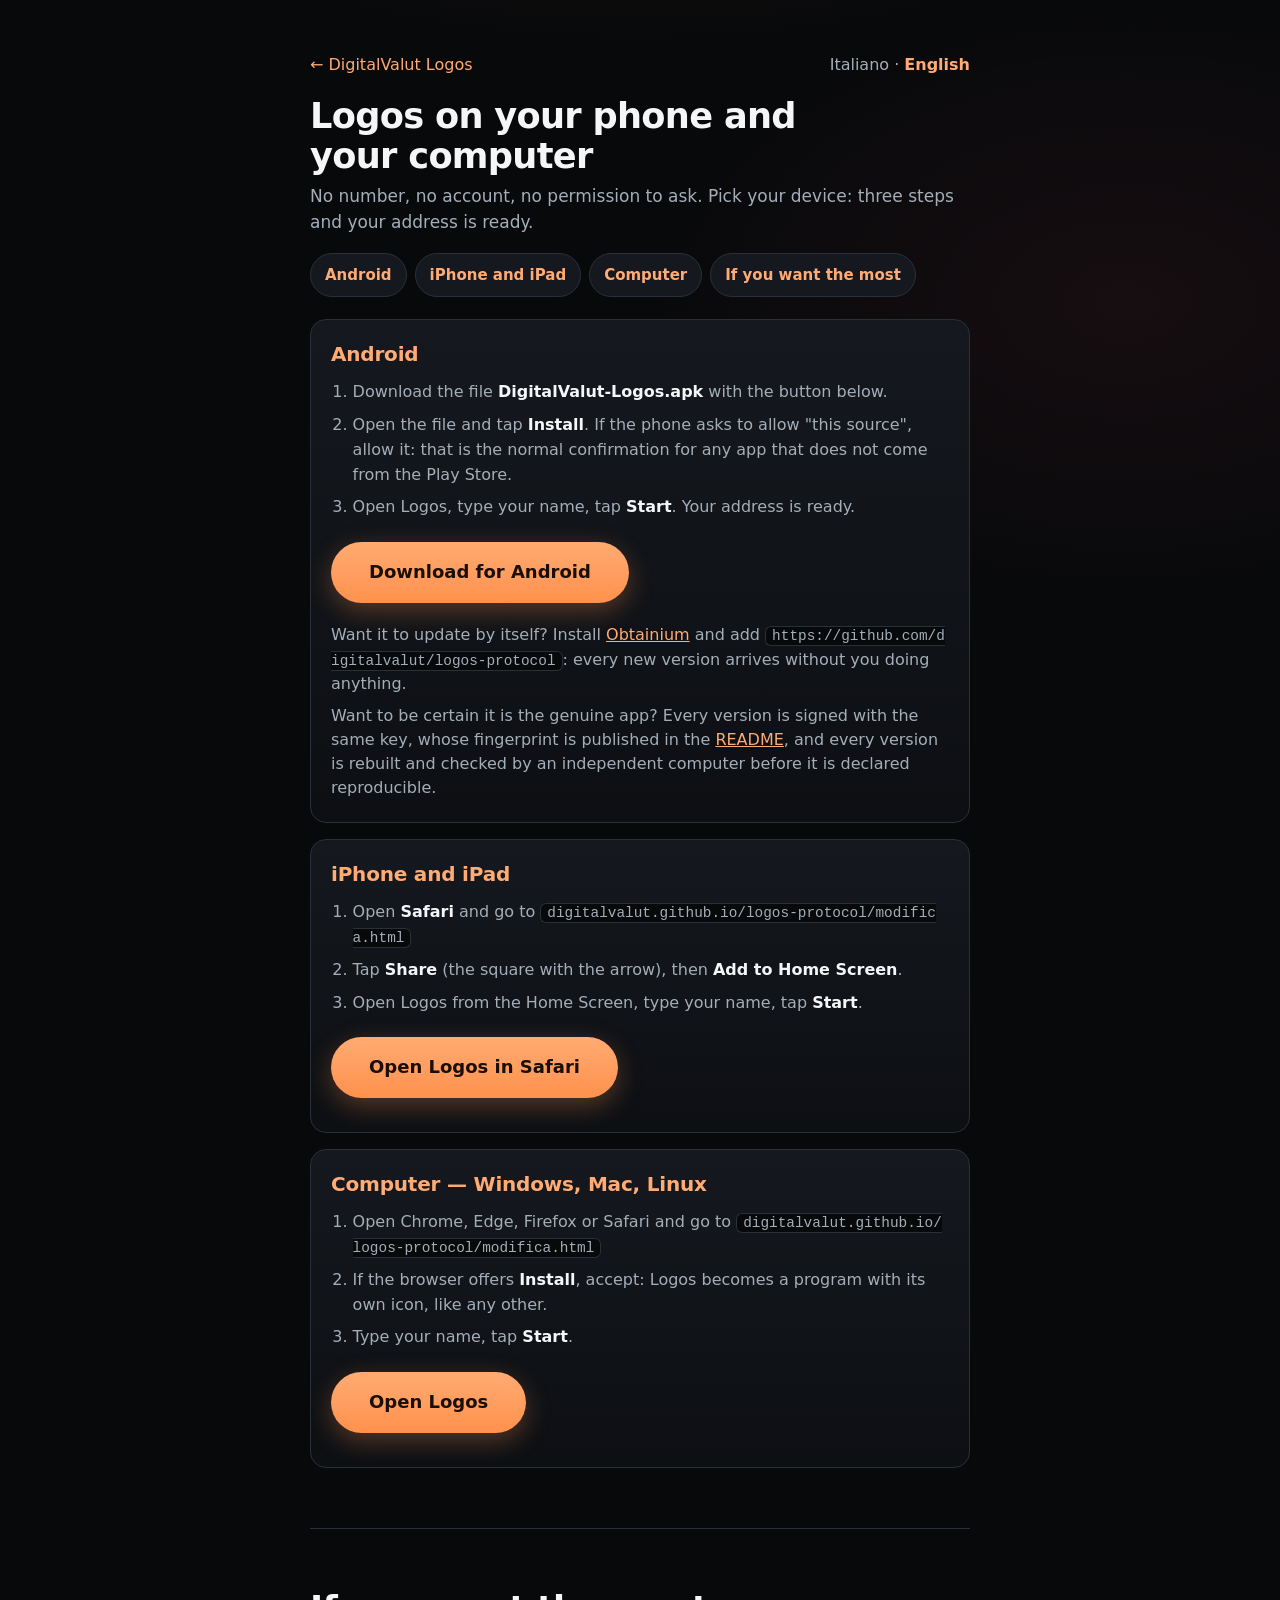
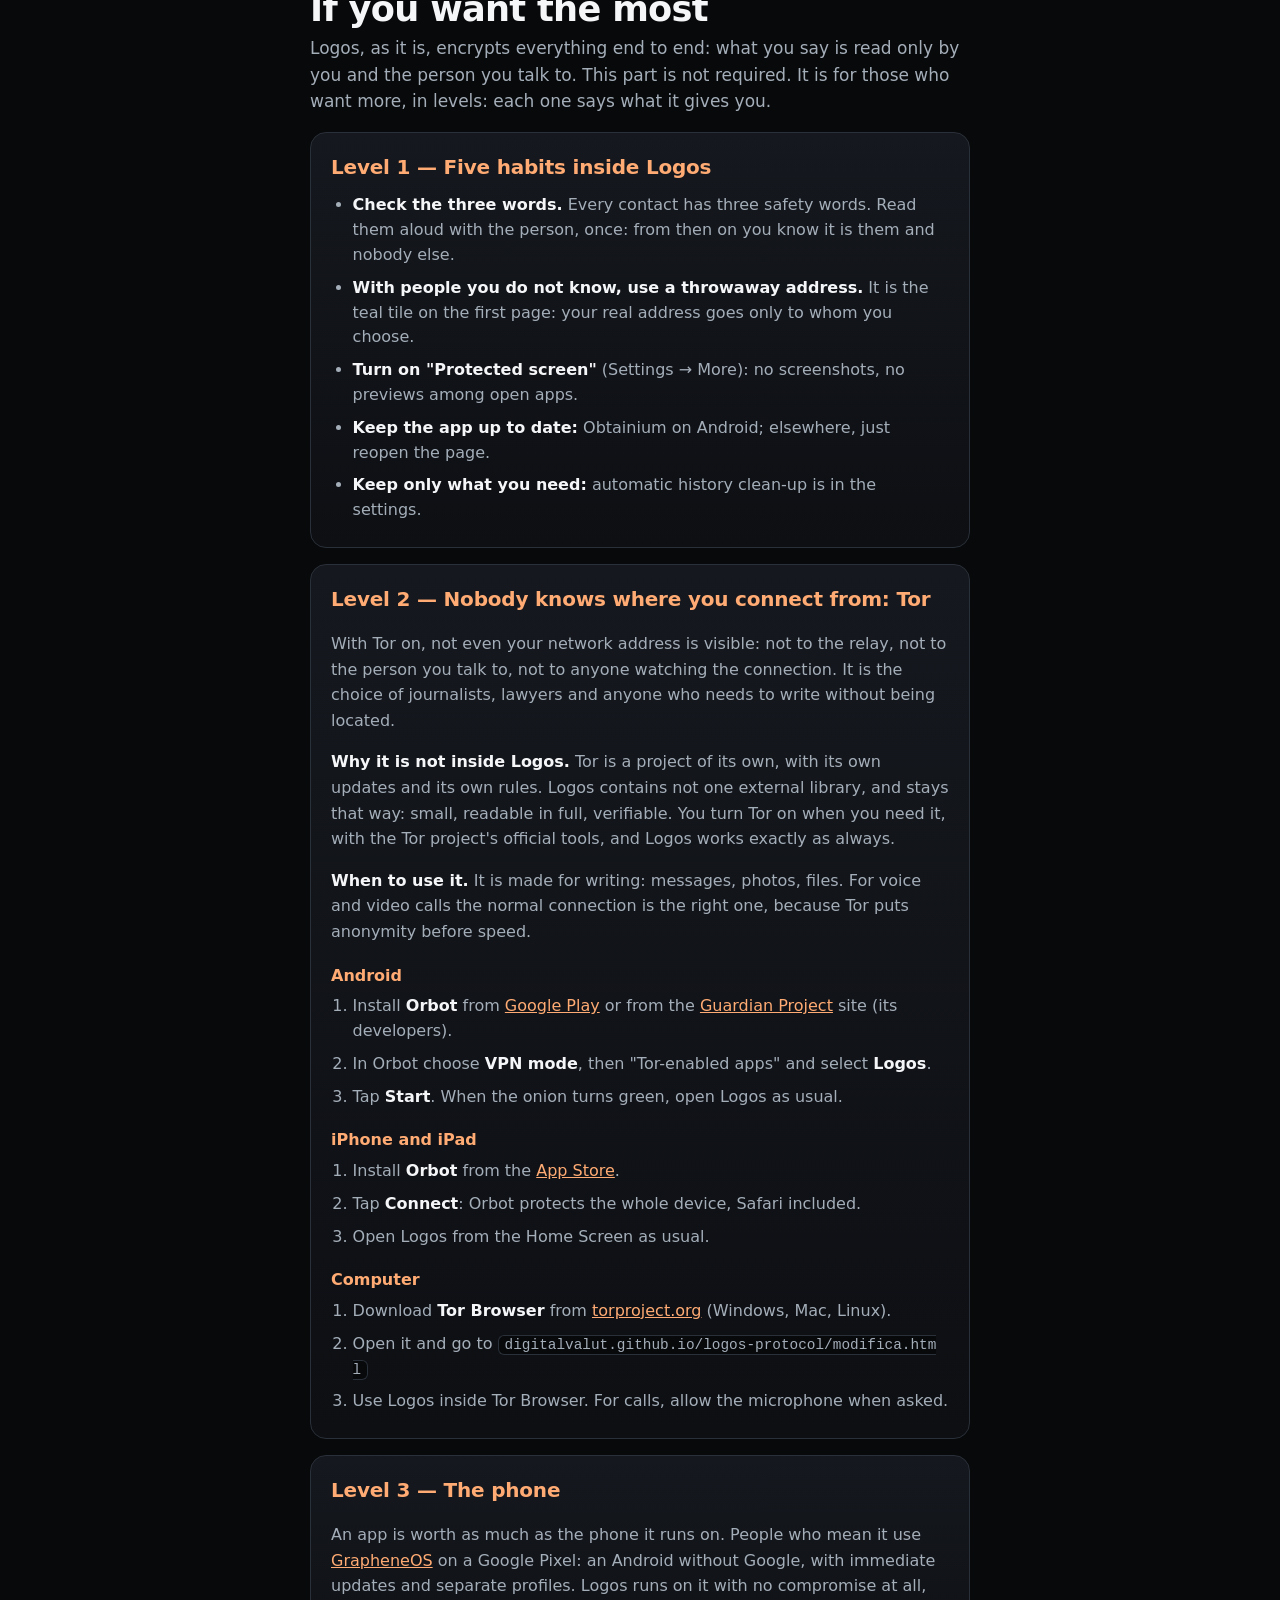
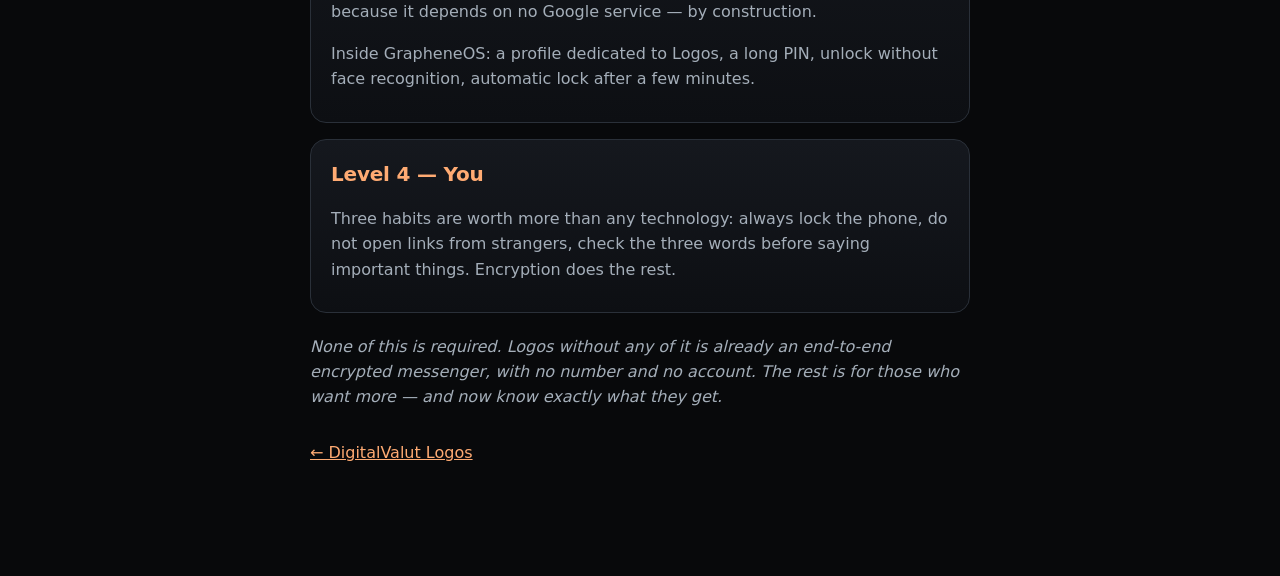
==== installa.html @ 541e0056 "installa.html: Logos su Android, iPhone e computer in tre passi, e «Se vuoi il massimo» a quattro li" ====
<!DOCTYPE html>
<html lang="it">
<!--
  Copyright 2026 Associazione di Promozione Sociale DigitalValut (ETS)

  Licensed under the Apache License, Version 2.0 (the "License");
  you may not use this file except in compliance with the License.
  You may obtain a copy of the License at

      http://www.apache.org/licenses/LICENSE-2.0

  Unless required by applicable law or agreed to in writing, software
  distributed under the License is distributed on an "AS IS" BASIS,
  WITHOUT WARRANTIES OR CONDITIONS OF ANY KIND, either express or implied.
  See the License for the specific language governing permissions and
  limitations under the License.
-->
<head>
<meta charset="utf-8">
<meta name="viewport" content="width=device-width, initial-scale=1">
<title>Installa Logos — DigitalValut Logos</title>
<meta name="description" content="Logos su Android, iPhone e computer in tre passi. E, per chi vuole il massimo, la scala completa: dalle tre parole di sicurezza a Tor e GrapheneOS.">

<!-- Stessa disciplina delle altre pagine: niente caricato da fuori. I link
     verso Orbot, Tor Browser e GrapheneOS sono link, non script. -->
<meta http-equiv="Content-Security-Policy" content="
  default-src 'self';
  script-src 'self';
  style-src 'self';
  img-src 'self' data:;
  connect-src 'none';
  form-action 'none';
  base-uri 'none'">

<link rel="icon" href="modifica-icon-192.png">
<link rel="stylesheet" href="index.css">
<link rel="stylesheet" href="installa.css">
</head>
<body>
<main class="legal installa">

<p class="inst-top"><a href="index.html" data-i18n="top.back">← DigitalValut Logos</a> <span class="inst-lang"><a href="#" id="langIt">Italiano</a> · <a href="#" id="langEn">English</a></span></p>

<h1 data-i18n="h.title">Logos sul tuo telefono e sul tuo computer</h1>
<p class="lead" data-i18n="h.lead">Nessun numero, nessun account, nessun permesso da chiedere. Scegli il tuo dispositivo: tre passi e hai il tuo indirizzo.</p>

<nav class="inst-nav" aria-label="Sezioni">
  <a href="#android" data-i18n="nav.android">Android</a>
  <a href="#ios" data-i18n="nav.ios">iPhone e iPad</a>
  <a href="#pc" data-i18n="nav.pc">Computer</a>
  <a href="#massimo" data-i18n="nav.max">Se vuoi il massimo</a>
</nav>

<section id="android" class="inst-card">
  <h2 data-i18n="and.t">Android</h2>
  <ol>
    <li data-i18n="and.1">Scarica il file <strong>DigitalValut-Logos.apk</strong> con il pulsante qui sotto.</li>
    <li data-i18n="and.2">Apri il file e tocca <strong>Installa</strong>. Se il telefono chiede il permesso per «questa fonte», concedilo: è la conferma normale per ogni app che non passa dal Play Store.</li>
    <li data-i18n="and.3">Apri Logos, scrivi il tuo nome, tocca <strong>Inizia</strong>. Il tuo indirizzo è pronto.</li>
  </ol>
  <p><a class="cta" href="https://github.com/digitalvalut/logos-protocol/releases/latest/download/DigitalValut-Logos.apk" data-i18n="and.cta">Scarica per Android</a></p>
  <p class="inst-note" data-i18n="and.obt">Vuoi che si aggiorni da solo? Installa <a href="https://github.com/ImranR98/Obtainium">Obtainium</a> e aggiungi l'indirizzo <code>https://github.com/digitalvalut/logos-protocol</code>: ogni versione nuova arriva senza fare niente.</p>
  <p class="inst-note" data-i18n="and.sig">Vuoi la certezza che sia l'app originale? Ogni versione è firmata con la stessa chiave, la cui impronta è pubblicata nel <a href="https://github.com/digitalvalut/logos-protocol#android-as-a-signed-apk">README</a>, e ogni versione viene ricostruita e verificata da un computer indipendente prima di essere dichiarata riproducibile.</p>
</section>

<section id="ios" class="inst-card">
  <h2 data-i18n="ios.t">iPhone e iPad</h2>
  <ol>
    <li data-i18n="ios.1">Apri <strong>Safari</strong> e vai su <code>digitalvalut.github.io/logos-protocol/modifica.html</code></li>
    <li data-i18n="ios.2">Tocca <strong>Condividi</strong> (il quadrato con la freccia in alto), poi <strong>Aggiungi a Home</strong>.</li>
    <li data-i18n="ios.3">Apri Logos dalla schermata Home, scrivi il tuo nome, tocca <strong>Inizia</strong>.</li>
  </ol>
  <p><a class="cta" href="modifica.html" data-i18n="ios.cta">Apri Logos in Safari</a></p>
</section>

<section id="pc" class="inst-card">
  <h2 data-i18n="pc.t">Computer — Windows, Mac, Linux</h2>
  <ol>
    <li data-i18n="pc.1">Apri Chrome, Edge, Firefox o Safari e vai su <code>digitalvalut.github.io/logos-protocol/modifica.html</code></li>
    <li data-i18n="pc.2">Se il browser propone <strong>Installa</strong>, accetta: Logos diventa un programma con la sua icona, come gli altri.</li>
    <li data-i18n="pc.3">Scrivi il tuo nome, tocca <strong>Inizia</strong>.</li>
  </ol>
  <p><a class="cta" href="modifica.html" data-i18n="pc.cta">Apri Logos</a></p>
</section>

<hr class="inst-sep">

<h1 id="massimo" data-i18n="max.title">Se vuoi il massimo</h1>
<p class="lead" data-i18n="max.lead">Logos, così com'è, cifra tutto da capo a capo: quello che dici lo leggete solo tu e la persona con cui parli. Questa parte non è obbligatoria. È per chi vuole di più, a livelli: ognuno dice cosa ti dà.</p>

<section class="inst-card">
  <h2 data-i18n="l1.t">Livello 1 — Cinque gesti dentro Logos</h2>
  <ul>
    <li data-i18n="l1.a"><strong>Verifica le tre parole.</strong> Ogni contatto ha tre parole di sicurezza. Leggile a voce con la persona, una volta sola: da quel momento sai che è lei e nessun altro.</li>
    <li data-i18n="l1.b"><strong>Con chi non conosci, usa un indirizzo usa e getta.</strong> È il riquadro verde acqua nella prima pagina: il tuo indirizzo vero lo dai solo a chi scegli tu.</li>
    <li data-i18n="l1.c"><strong>Accendi «Schermo protetto»</strong> (Impostazioni → Altro): niente screenshot, niente anteprime tra le app aperte.</li>
    <li data-i18n="l1.d"><strong>Tieni l'app aggiornata:</strong> Obtainium su Android; altrove basta riaprire la pagina.</li>
    <li data-i18n="l1.e"><strong>Conserva solo quello che ti serve:</strong> la pulizia automatica della cronologia è nelle impostazioni.</li>
  </ul>
</section>

<section class="inst-card">
  <h2 data-i18n="l2.t">Livello 2 — Nessuno sa da dove ti colleghi: Tor</h2>
  <p data-i18n="l2.p1">Con Tor acceso, nemmeno il tuo indirizzo di rete è visibile: né al relay, né alla persona con cui parli, né a chi osserva la connessione. È la scelta di giornalisti, avvocati e di chi ha bisogno di scrivere senza essere localizzato.</p>
  <p data-i18n="l2.p2"><strong>Perché non è dentro Logos.</strong> Tor è un progetto a sé, con i suoi aggiornamenti e le sue regole. Logos non contiene una sola libreria esterna, e resta così: piccolo, leggibile per intero, verificabile. Tor lo accendi tu quando ti serve, con gli strumenti ufficiali del progetto Tor, e Logos funziona esattamente come sempre.</p>
  <p data-i18n="l2.p3"><strong>Quando usarlo.</strong> È pensato per scrivere: messaggi, foto, file. Per le chiamate vocali e video la connessione normale è quella giusta, perché Tor privilegia l'anonimato sulla velocità.</p>

  <h3 data-i18n="l2.and">Android</h3>
  <ol>
    <li data-i18n="l2.and1">Installa <strong>Orbot</strong> dal <a href="https://play.google.com/store/apps/details?id=org.torproject.android">Google Play</a> o dal sito del <a href="https://guardianproject.info/apps/org.torproject.android/">Guardian Project</a> (che lo sviluppa).</li>
    <li data-i18n="l2.and2">In Orbot scegli <strong>Modalità VPN</strong>, poi «App che usano Tor» e seleziona <strong>Logos</strong>.</li>
    <li data-i18n="l2.and3">Tocca <strong>Avvia</strong>. Quando la cipolla diventa verde, apri Logos come sempre.</li>
  </ol>

  <h3 data-i18n="l2.ios">iPhone e iPad</h3>
  <ol>
    <li data-i18n="l2.ios1">Installa <strong>Orbot</strong> dall'<a href="https://apps.apple.com/app/orbot/id1609461599">App Store</a>.</li>
    <li data-i18n="l2.ios2">Tocca <strong>Connetti</strong>: Orbot protegge tutto il dispositivo, Safari compreso.</li>
    <li data-i18n="l2.ios3">Apri Logos dalla schermata Home come sempre.</li>
  </ol>

  <h3 data-i18n="l2.pc">Computer</h3>
  <ol>
    <li data-i18n="l2.pc1">Scarica <strong>Tor Browser</strong> da <a href="https://www.torproject.org/download/">torproject.org</a> (Windows, Mac, Linux).</li>
    <li data-i18n="l2.pc2">Aprilo e vai su <code>digitalvalut.github.io/logos-protocol/modifica.html</code></li>
    <li data-i18n="l2.pc3">Usa Logos dentro Tor Browser. Per le chiamate, quando lo chiede, consenti il microfono.</li>
  </ol>
</section>

<section class="inst-card">
  <h2 data-i18n="l3.t">Livello 3 — Il telefono</h2>
  <p data-i18n="l3.p1">Un'app vale quanto il telefono su cui gira. Chi fa sul serio usa <a href="https://grapheneos.org/">GrapheneOS</a> su un Google Pixel: un Android senza Google, con aggiornamenti immediati e profili separati. Logos ci gira senza alcun compromesso, perché non dipende da nessun servizio Google — per costruzione.</p>
  <p data-i18n="l3.p2">Dentro GrapheneOS: un profilo dedicato a Logos, un PIN lungo, sblocco senza riconoscimento del volto, blocco automatico dopo pochi minuti.</p>
</section>

<section class="inst-card">
  <h2 data-i18n="l4.t">Livello 4 — Tu</h2>
  <p data-i18n="l4.p1">Tre abitudini valgono più di qualunque tecnologia: blocca sempre il telefono, non aprire link da sconosciuti, verifica le tre parole prima di dire cose importanti. La cifratura fa il resto.</p>
</section>

<p class="inst-close" data-i18n="close">Nessuna di queste cose è obbligatoria. Logos senza tutto questo è già un messenger cifrato da capo a capo, senza numero e senza account. Il resto è per chi vuole di più — e ora sa esattamente cosa ottiene.</p>

<p class="legal-back"><a href="index.html" data-i18n="top.back">← DigitalValut Logos</a></p>
</main>
<script src="installa.js"></script>
</body>
</html>
---- index.css ----
/*
 * Copyright 2026 Associazione di Promozione Sociale DigitalValut (ETS)
 *
 * Licensed under the Apache License, Version 2.0 (the "License");
 * you may not use this file except in compliance with the License.
 * You may obtain a copy of the License at
 *
 *     http://www.apache.org/licenses/LICENSE-2.0
 *
 * Unless required by applicable law or agreed to in writing, software
 * distributed under the License is distributed on an "AS IS" BASIS,
 * WITHOUT WARRANTIES OR CONDITIONS OF ANY KIND, either express or implied.
 * See the License for the specific language governing permissions and
 * limitations under the License.
 */

/* The front door. Same colours, same shapes and the same restraint as the app
   behind it, so arriving here and then opening it feels like one thing rather
   than two. Deliberately short: a page that takes a minute to read is a page
   nobody sends to anybody. */

:root{
  --bg:#08090b; --bg2:#0d0f13; --panel:#15181e; --line:#2a3039;
  --ink:#f4f6f8; --dim:#a4aeb9; --faint:#6b747f;
  --accent:#ff914d; --accent2:#ffab73; --accent-ink:#1a0e05;
  --ok:#3ddc97;
  --sans:-apple-system,BlinkMacSystemFont,"Segoe UI",system-ui,Roboto,Helvetica,Arial,sans-serif;
  --r:18px;
  --shadow:0 10px 34px rgba(0,0,0,.40);
}
*{box-sizing:border-box}
html,body{margin:0;padding:0}
body{
  background:
    radial-gradient(1100px 560px at 50% -8%, rgba(255,145,77,.13), transparent 62%),
    radial-gradient(800px 500px at 88% 8%, rgba(255,95,109,.06), transparent 60%),
    var(--bg);
  color:var(--ink);font-family:var(--sans);line-height:1.6;
  -webkit-font-smoothing:antialiased;min-height:100vh;
}
main{max-width:940px;margin:0 auto;padding:0 20px}

/* ------------------------------------------------------------------ top -- */
.top{max-width:940px;margin:0 auto;padding:18px 20px;
  display:flex;align-items:center;gap:12px}
.brand{display:flex;align-items:center;gap:10px;font-weight:700;font-size:0.9375rem}
.brand img{border-radius:9px}
.top select{margin-inline-start:auto;background:var(--panel);color:var(--ink);
  border:1px solid var(--line);border-radius:10px;padding:7px 10px;font-size:0.875rem;
  font-family:inherit}

/* ----------------------------------------------------------------- hero -- */
.hero{text-align:center;padding:34px 0 12px}
.hero .mark{border-radius:26px;box-shadow:var(--shadow)}
h1{font-size:clamp(1.9rem, 6vw, 3rem);line-height:1.15;margin:22px auto 0;
  max-width:16em;letter-spacing:-0.02em}
.lede{color:var(--dim);font-size:clamp(1rem, 2.4vw, 1.1875rem);
  margin:16px auto 0;max-width:32em}
.under{color:var(--faint);font-size:0.875rem;margin:14px 0 0}
/* ⚠️ Il riquadro alto e i margini negativi non sono decorazione: un dito ha
   bisogno di 44px, e una riga di testo da 0.875rem ne e' alta meno di venti.
   Il margine negativo restituisce esattamente lo spazio che il riempimento
   ha preso, cosi' il bersaglio cresce e la pagina non si muove di un pixel. */
.undera{color:var(--accent2);display:inline-block;padding:13px 2px;margin:-13px 0}

.cta{display:inline-block;margin-top:26px;
  background:linear-gradient(180deg,var(--accent2),var(--accent));
  color:var(--accent-ink);text-decoration:none;font-weight:800;
  font-size:1.125rem;padding:16px 38px;border-radius:99px;
  box-shadow:0 8px 26px rgba(255,145,77,.30);
  transition:transform .12s ease, box-shadow .12s ease}
.cta:hover{transform:translateY(-1px);box-shadow:0 12px 30px rgba(255,145,77,.38)}
.cta:active{transform:translateY(0)}
/* «Scarica l'app per Android»: stesso bersaglio, meno peso. La versione nel
   browser non chiede niente e funziona subito, quindi resta lei quella piena;
   questa e' per chi vuole tenersela, e non deve mettersi in gara con la
   prima cosa da provare. Margine piu' stretto perche' segue una riga di
   testo, non un blocco. */
.cta.ghost{margin-top:14px;background:none;color:var(--accent2);
  border:1.5px solid rgba(255,145,77,.45);box-shadow:none;font-size:1rem;padding:13px 30px}
.cta.ghost:hover{border-color:var(--accent);box-shadow:none;background:rgba(255,145,77,.08)}

/* ---------------------------------------------------------------- cards -- */
.cards{display:grid;gap:16px;margin:46px 0 0}
@media(min-width:760px){ .cards{grid-template-columns:repeat(auto-fit,minmax(240px,1fr))} }
.card{background:linear-gradient(180deg,var(--panel),var(--bg2));
  border:1px solid var(--line);border-radius:var(--r);padding:22px;
  box-shadow:var(--shadow)}
.card h2{margin:0 0 8px;font-size:1.0625rem;line-height:1.35}
.card p{margin:0;color:var(--dim);font-size:0.9375rem}

/* ---------------------------------------------------------------- steps -- */
.sectitle{font-size:0.75rem;letter-spacing:.14em;color:var(--faint);
  text-transform:uppercase;font-weight:700;margin:0 0 14px}
.steps{margin:52px 0 0}
.steps ol{margin:0;padding:0;list-style:none;counter-reset:s;
  display:grid;gap:12px}
.steps li{counter-increment:s;position:relative;
  padding:15px 18px 15px 58px;border:1px solid var(--line);
  border-radius:var(--r);background:var(--bg2);color:var(--dim);font-size:0.9375rem}
.steps li::before{content:counter(s);position:absolute;inset-inline-start:18px;top:14px;
  width:26px;height:26px;border-radius:50%;
  background:rgba(255,145,77,.14);color:var(--accent2);
  display:flex;align-items:center;justify-content:center;
  font-weight:800;font-size:0.8125rem}
[dir="rtl"] .steps li{padding:15px 58px 15px 18px}

/* -------------------------------------------------------------- hero QR -- */
/* Stays white even in dark mode, same rule as the app's own QR card: a
   scanner needs that contrast, and a QR inverted to match a dark theme is
   one most cameras refuse to read. */
.heroqr{display:inline-flex;flex-direction:column;align-items:center;gap:8px;
  margin:28px auto 0;padding:14px;background:#fff;border-radius:14px;
  box-shadow:var(--shadow)}
.heroqr canvas{display:block;width:112px;height:112px;image-rendering:pixelated}
.heroqr span{color:#3a3f47;font-size:0.75rem;font-weight:700}

/* -------------------------------------------------------------- compare -- */
.compare{margin:52px 0 0}
.compare table{width:100%;border-collapse:collapse;border:1px solid var(--line);
  border-radius:var(--r);overflow:hidden;font-size:0.9375rem}
.compare th,.compare td{padding:13px 14px;text-align:start;border-bottom:1px solid var(--line)}
.compare thead th{background:var(--bg2);color:var(--faint);font-size:0.75rem;
  letter-spacing:.06em;text-transform:uppercase;font-weight:700}
.compare thead th:nth-child(2){color:var(--accent2)}
.compare tbody td{color:var(--dim);background:var(--panel)}
.compare tbody td:first-child{color:var(--ink)}
.compare tbody tr:last-child td{border-bottom:none}
.compare tbody td:nth-child(2){color:var(--ok);font-weight:700}
.compare table{table-layout:fixed}
.compare th:not(:first-child),.compare td:not(:first-child){width:22%;text-align:center}

.last{text-align:center;margin:52px 0 10px}

/* --------------------------------------------------------------- footer -- */
footer{max-width:940px;margin:44px auto 0;padding:26px 20px 44px;
  border-top:1px solid var(--line);color:var(--faint);font-size:0.8125rem}
footer p{margin:0 0 8px}
footer a{color:var(--accent2)}

@media(prefers-reduced-motion:reduce){
  .cta{transition:none}
  .cta:hover{transform:none}
}

/* --------------------------------------------------- the privacy page -- */
/* A legal page nobody can read is not a legal page. Same tokens as the rest,
   one column, generous line length, nothing clever. */
.legal{max-width:44rem;margin:0 auto;padding:52px 22px 96px}
.legal h1{font-size:clamp(1.7rem,5vw,2.2rem);letter-spacing:-0.02em;margin:0 0 4px}
.legal h1[lang="it"]{margin-top:8px}
.legal h2{font-size:1.15rem;color:var(--accent2);margin:36px 0 10px}
.legal p,.legal li{color:var(--dim);font-size:1rem}
.legal strong{color:var(--ink)}
.legal a{color:var(--accent2)}
.legal ul{padding-left:1.15em;margin:10px 0}
.legal li{margin:7px 0}
.legal hr{border:0;border-top:1px solid var(--line);margin:60px 0}
.legal-date{color:var(--faint);font-size:0.9rem;margin-top:0}
---- installa.css ----
/* La pagina «Installa» e «Se vuoi il massimo»: poche righe sopra index.css.
   Schede chiare, passi numerati grandi, un pulsante per dispositivo. */
.installa .lead{color:var(--dim);font-size:1.0625rem;line-height:1.55;margin:6px 0 18px}
.inst-top{display:flex;justify-content:space-between;align-items:center;gap:12px;margin:0 0 18px;font-size:0.9375rem}
.inst-top a{color:var(--accent2);text-decoration:none}
.inst-lang a{color:var(--dim)}
.inst-lang a.on{color:var(--accent2);font-weight:700}
.inst-nav{display:flex;flex-wrap:wrap;gap:8px;margin:0 0 22px}
.inst-nav a{display:inline-block;padding:9px 14px;border:1px solid var(--line);border-radius:999px;color:var(--accent2);
  text-decoration:none;font-weight:700;font-size:0.9375rem;background:var(--panel)}
.inst-card{background:linear-gradient(180deg,var(--panel),var(--bg2));border:1px solid var(--line);border-radius:16px;
  padding:18px 20px 14px;margin:0 0 16px}
.inst-card h2{font-size:1.25rem;margin:0 0 10px;letter-spacing:-0.01em}
.inst-card h3{font-size:1rem;margin:18px 0 6px;color:var(--accent2)}
.inst-card ol,.inst-card ul{margin:0 0 10px;padding-left:1.35em;line-height:1.55}
.inst-card li{margin:0 0 8px}
.inst-card code{background:var(--bg);border:1px solid var(--line);border-radius:6px;padding:1px 6px;font-size:0.9em;word-break:break-all}
.inst-card .cta{margin:6px 0 4px}
.inst-note{color:var(--dim);font-size:0.9375rem;line-height:1.5;margin:8px 0}
.inst-note a,.inst-card p a:not(.cta),.inst-card li a{color:var(--accent2)}
.inst-sep{border:0;border-top:1px solid var(--line);margin:34px 0 26px}
.inst-close{color:var(--dim);font-style:italic;line-height:1.55;margin:22px 0 30px}
@media (max-width:560px){
  .inst-card{padding:14px 14px 10px}
  .inst-top{flex-direction:column;align-items:flex-start}
}
/* index.css ha `.legal a{color:accent2}`, che vince sul pulsante: qui lo si rimette scuro */
.legal .inst-card a.cta{color:var(--accent-ink)}
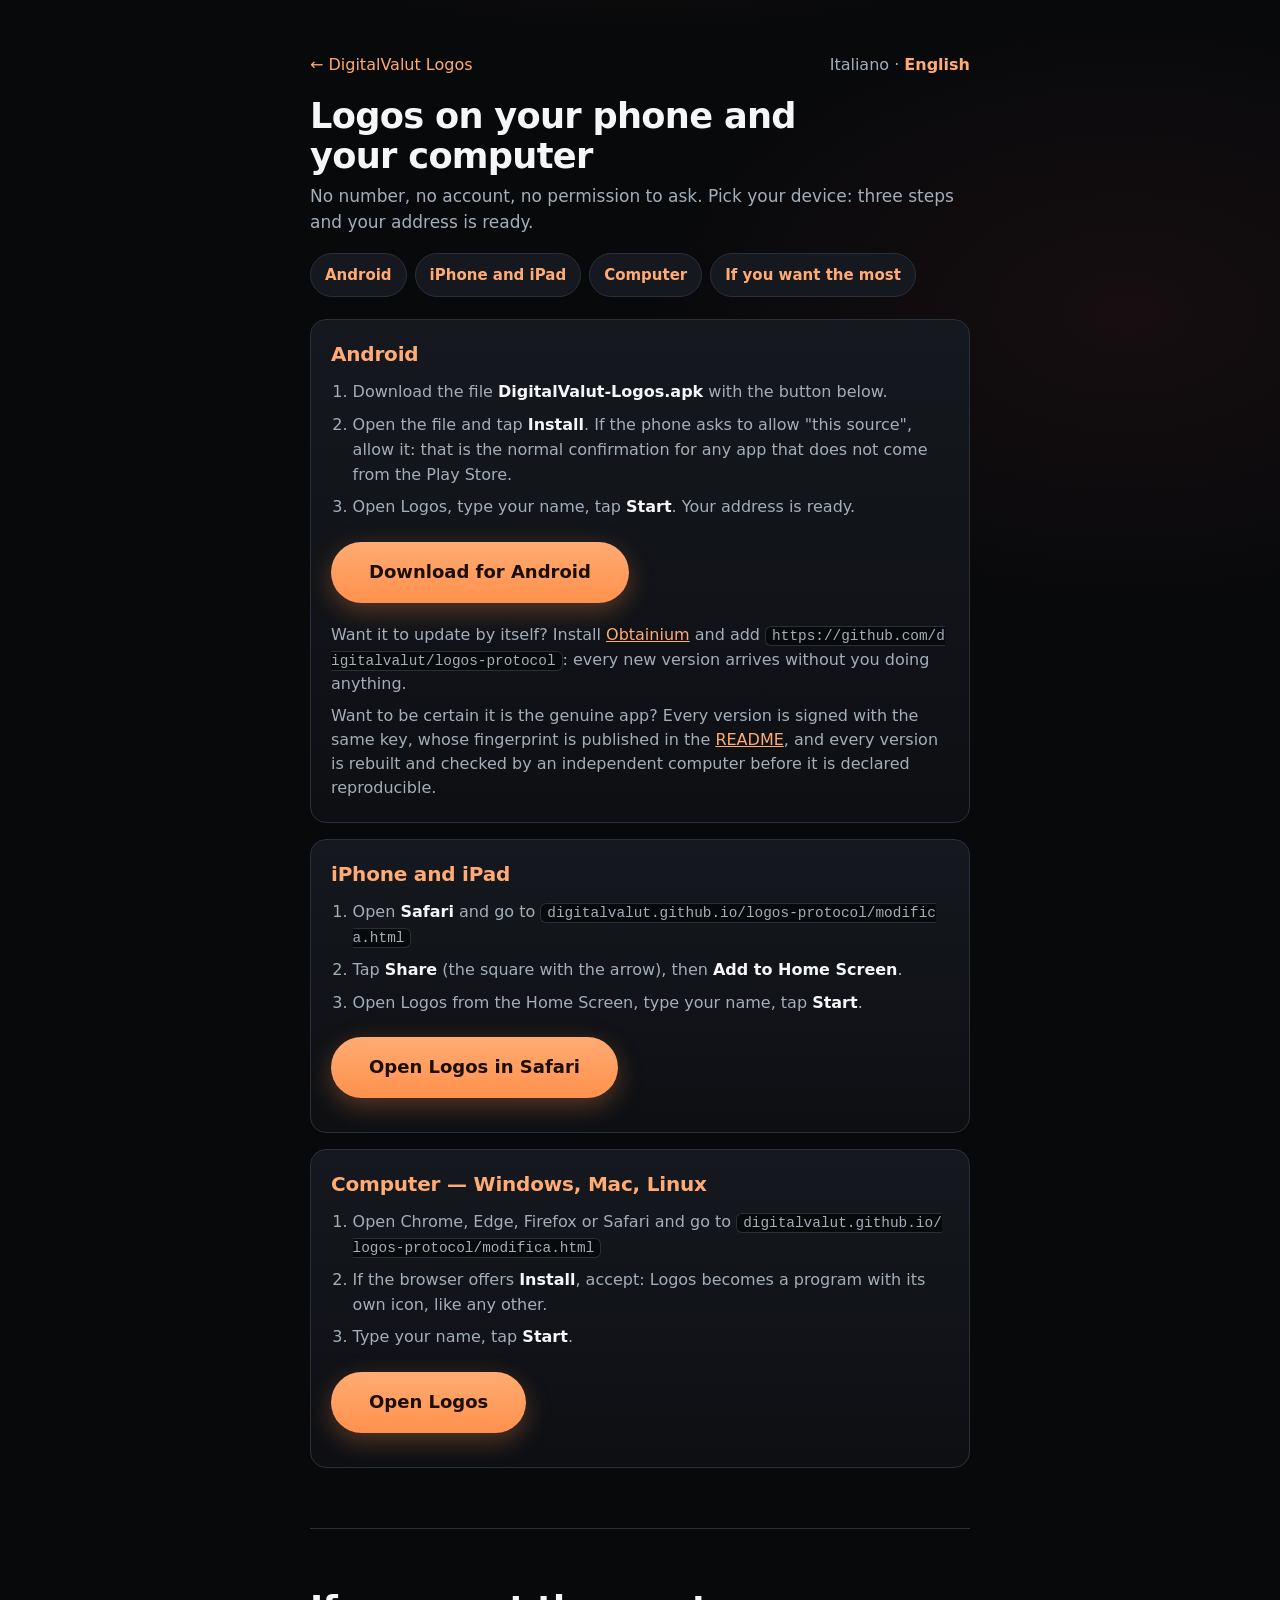
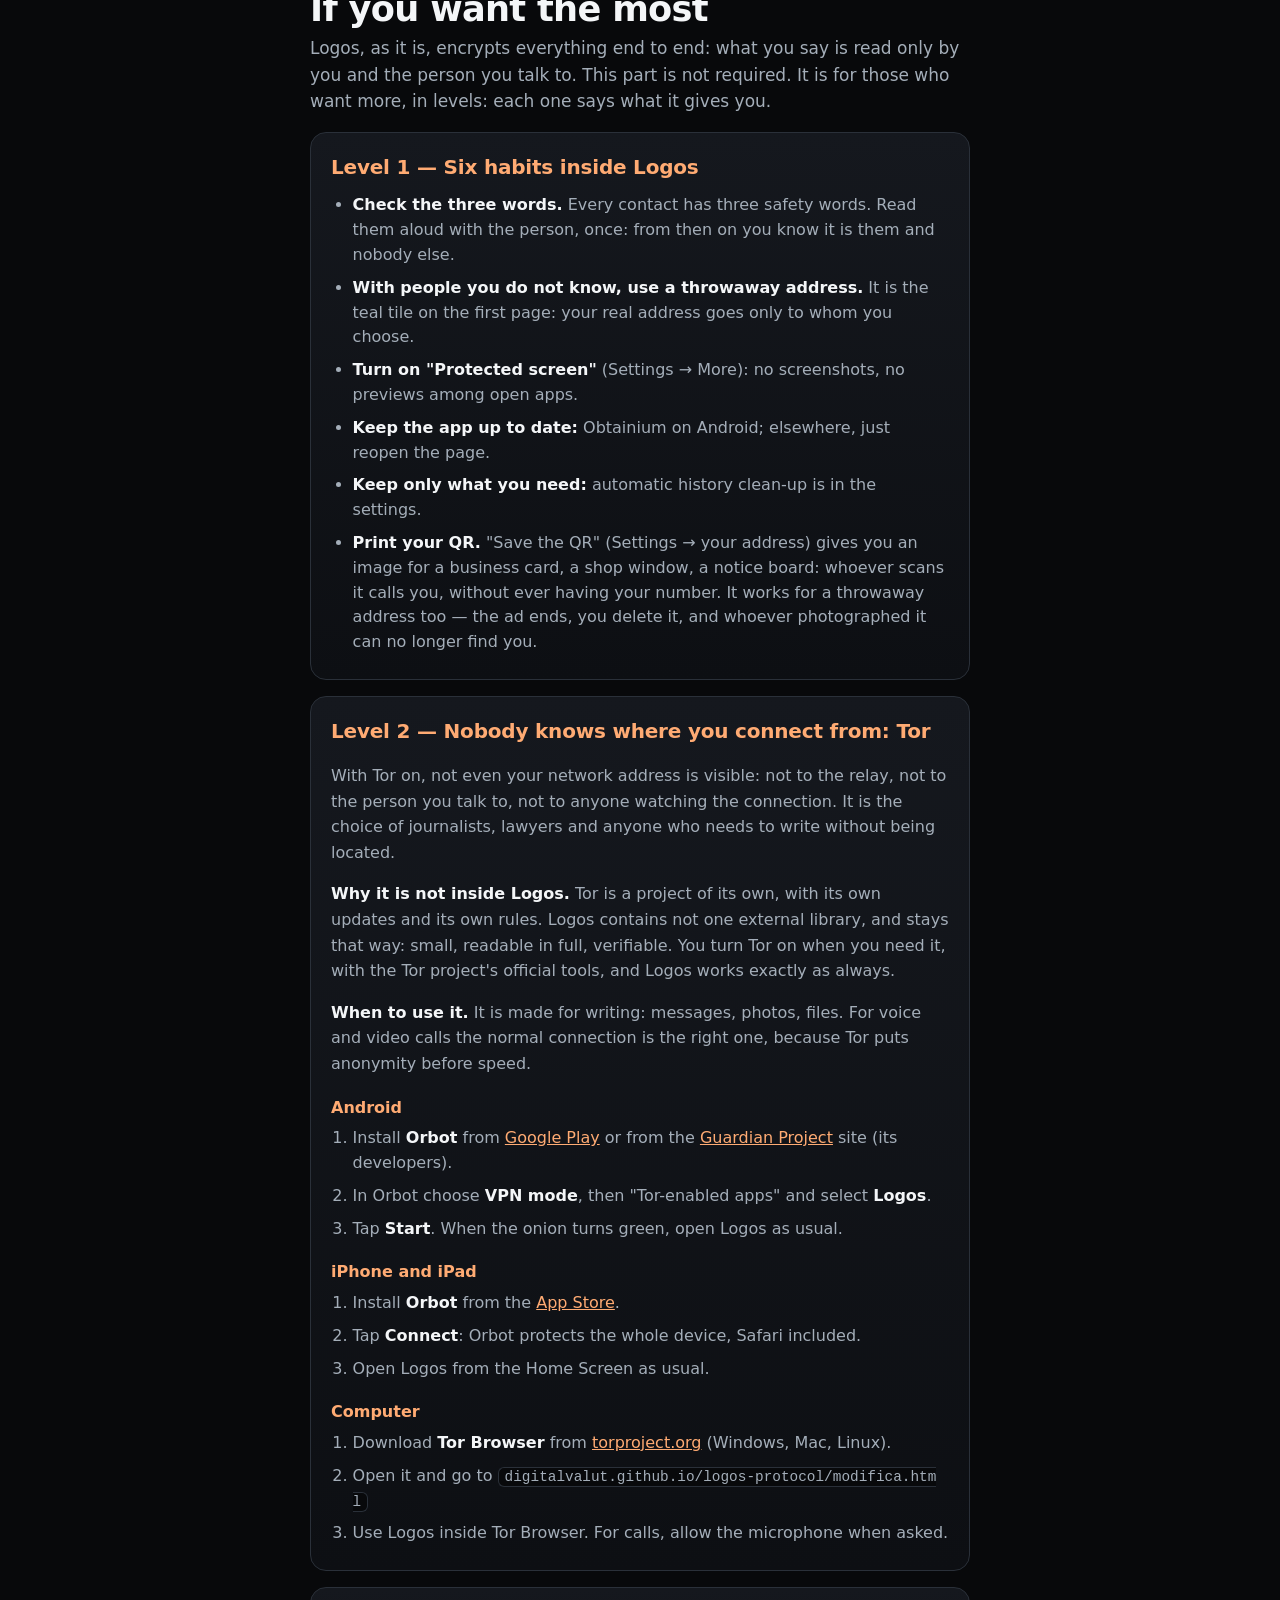
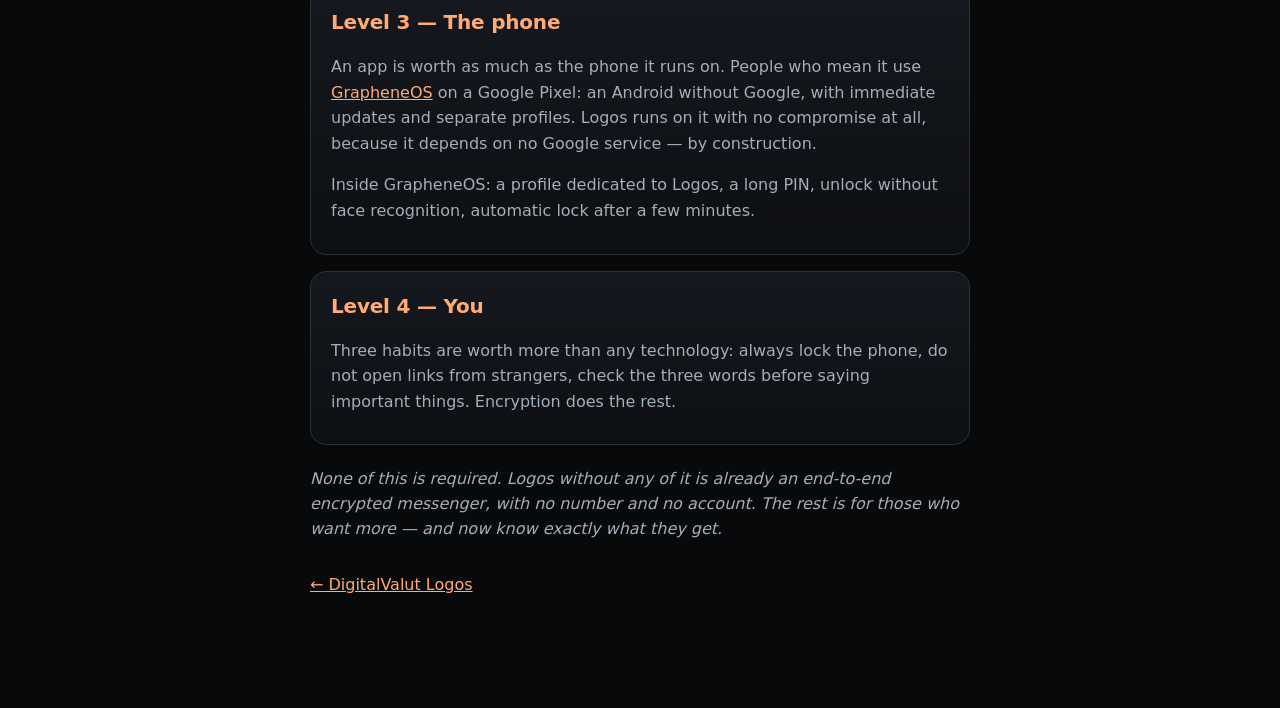
==== commit 357a0f64: "4.53: «Senza internet, nella stessa stanza» — due telefoni sulla stessa rete locale (basta l'hotspot" ====
--- a/installa.html
+++ b/installa.html
@@ -89,13 +89,14 @@
 <p class="lead" data-i18n="max.lead">Logos, così com'è, cifra tutto da capo a capo: quello che dici lo leggete solo tu e la persona con cui parli. Questa parte non è obbligatoria. È per chi vuole di più, a livelli: ognuno dice cosa ti dà.</p>
 
 <section class="inst-card">
-  <h2 data-i18n="l1.t">Livello 1 — Cinque gesti dentro Logos</h2>
+  <h2 data-i18n="l1.t">Livello 1 — Sei gesti dentro Logos</h2>
   <ul>
     <li data-i18n="l1.a"><strong>Verifica le tre parole.</strong> Ogni contatto ha tre parole di sicurezza. Leggile a voce con la persona, una volta sola: da quel momento sai che è lei e nessun altro.</li>
     <li data-i18n="l1.b"><strong>Con chi non conosci, usa un indirizzo usa e getta.</strong> È il riquadro verde acqua nella prima pagina: il tuo indirizzo vero lo dai solo a chi scegli tu.</li>
     <li data-i18n="l1.c"><strong>Accendi «Schermo protetto»</strong> (Impostazioni → Altro): niente screenshot, niente anteprime tra le app aperte.</li>
     <li data-i18n="l1.d"><strong>Tieni l'app aggiornata:</strong> Obtainium su Android; altrove basta riaprire la pagina.</li>
     <li data-i18n="l1.e"><strong>Conserva solo quello che ti serve:</strong> la pulizia automatica della cronologia è nelle impostazioni.</li>
+    <li data-i18n="l1.f"><strong>Stampa il tuo QR.</strong> «Salva il QR» (Impostazioni → il tuo indirizzo) ti dà un'immagine da mettere su un biglietto, una vetrina, una bacheca: chi la inquadra ti chiama, senza avere il tuo numero. Vale anche per un indirizzo usa e getta — l'annuncio finisce, lo cancelli, e chi l'ha fotografato non ti trova più.</li>
   </ul>
 </section>
 
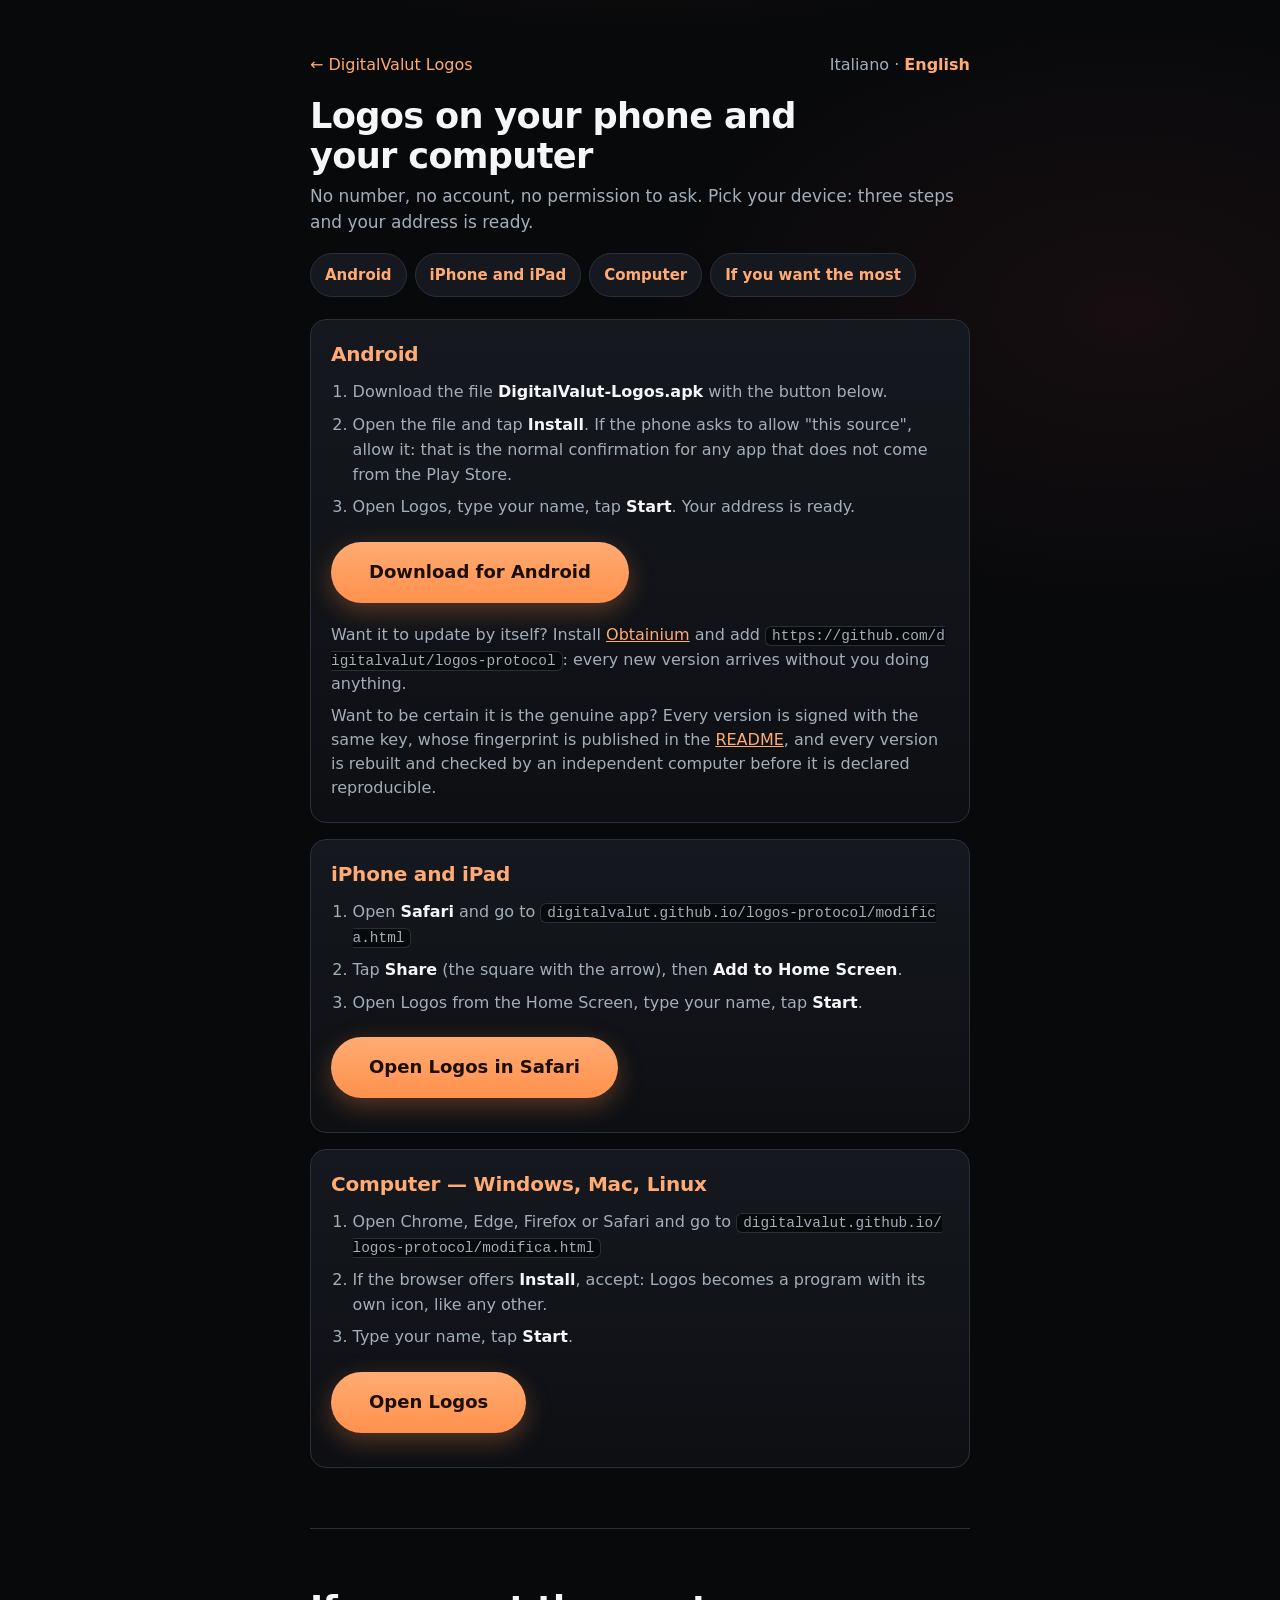
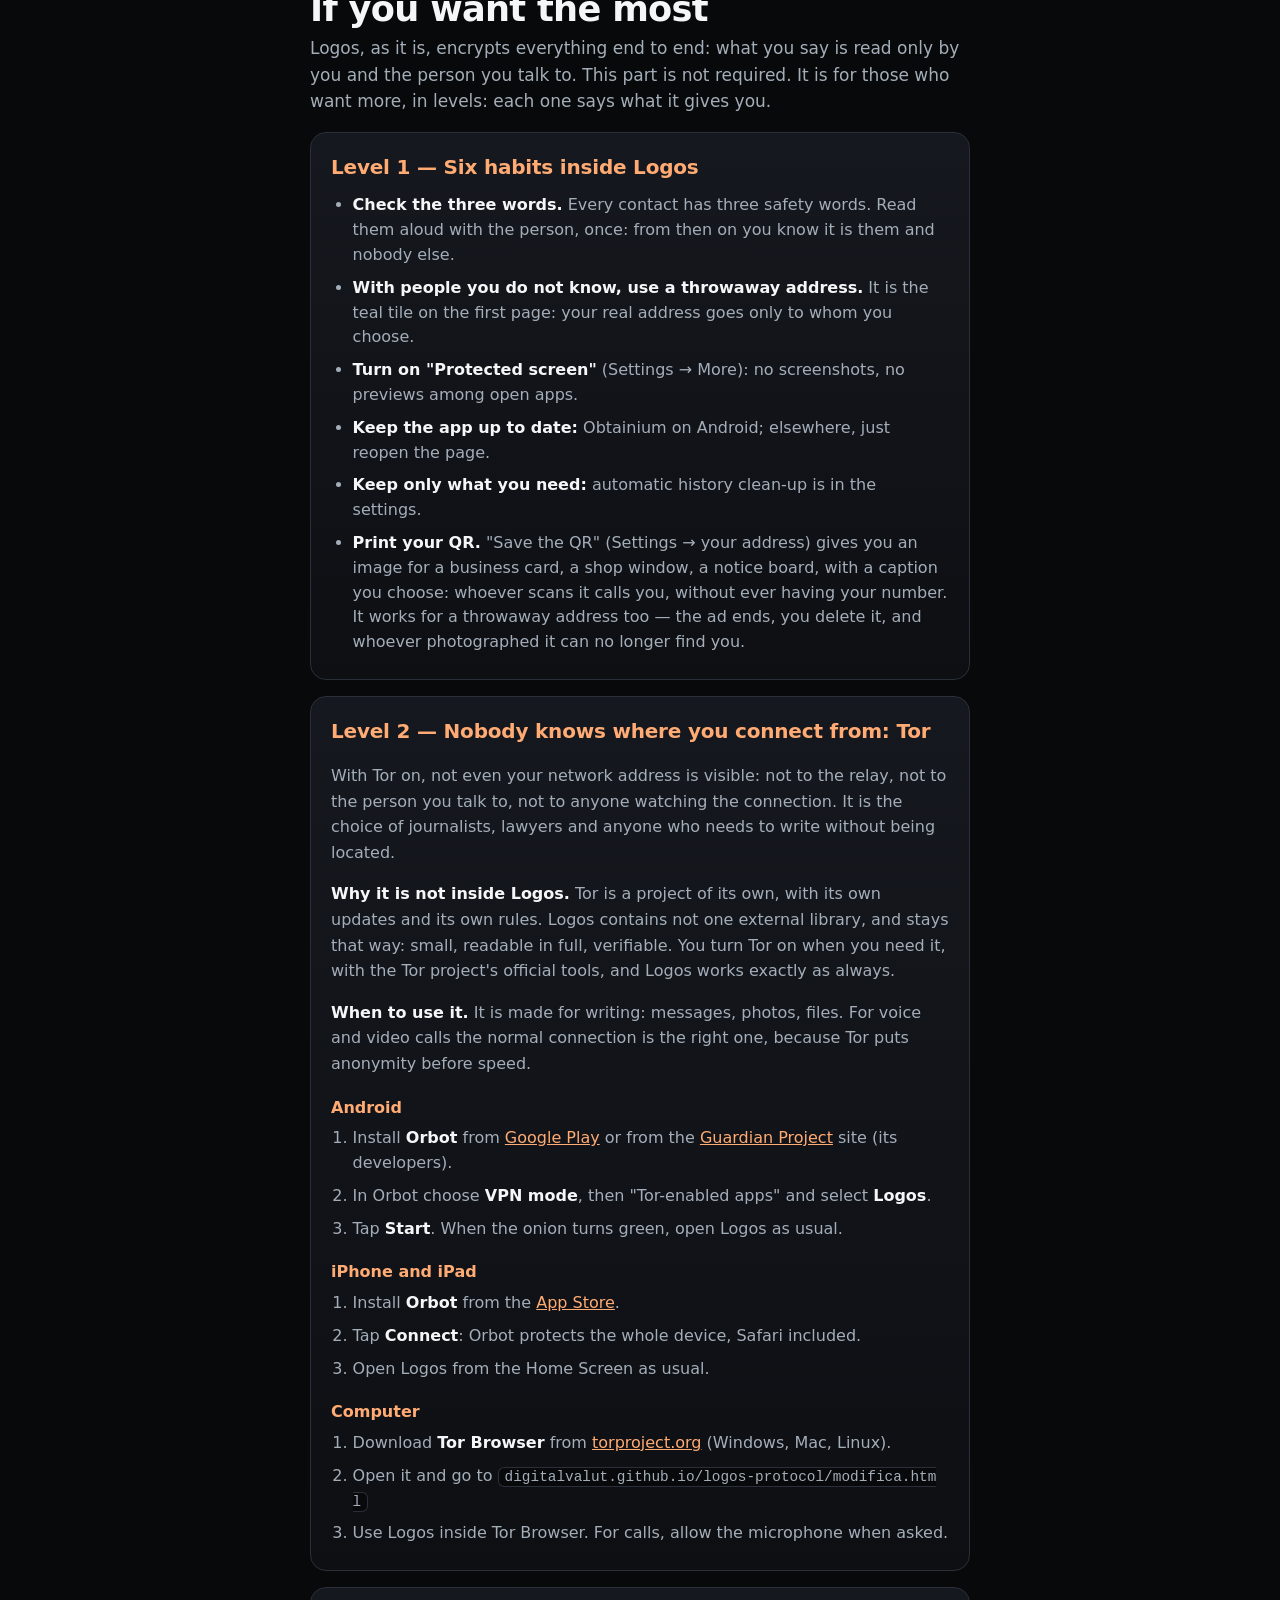
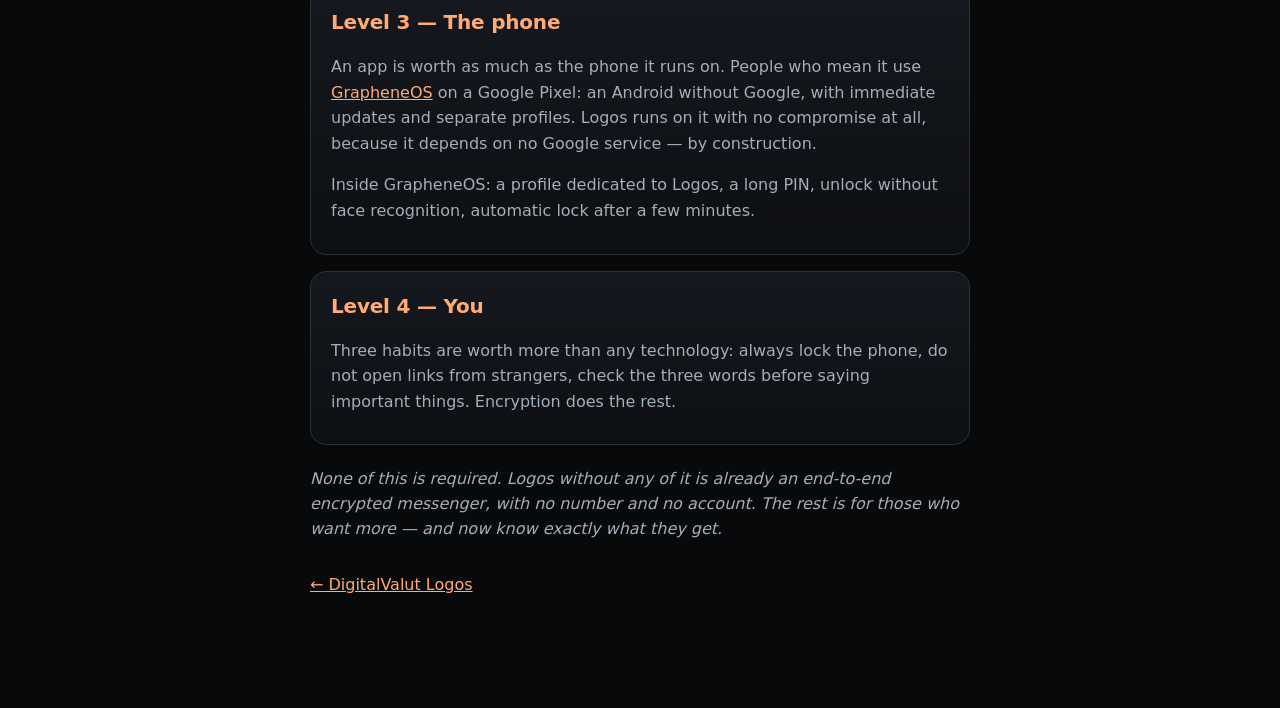
==== commit e003fecf: "4.55: tolto il «senza internet», tenuto il QR da stampare Il collegamento senza relay (4.53/4.54) es" ====
--- a/installa.html
+++ b/installa.html
@@ -96,7 +96,7 @@
     <li data-i18n="l1.c"><strong>Accendi «Schermo protetto»</strong> (Impostazioni → Altro): niente screenshot, niente anteprime tra le app aperte.</li>
     <li data-i18n="l1.d"><strong>Tieni l'app aggiornata:</strong> Obtainium su Android; altrove basta riaprire la pagina.</li>
     <li data-i18n="l1.e"><strong>Conserva solo quello che ti serve:</strong> la pulizia automatica della cronologia è nelle impostazioni.</li>
-    <li data-i18n="l1.f"><strong>Stampa il tuo QR.</strong> «Salva il QR» (Impostazioni → il tuo indirizzo) ti dà un'immagine da mettere su un biglietto, una vetrina, una bacheca: chi la inquadra ti chiama, senza avere il tuo numero. Vale anche per un indirizzo usa e getta — l'annuncio finisce, lo cancelli, e chi l'ha fotografato non ti trova più.</li>
+    <li data-i18n="l1.f"><strong>Stampa il tuo QR.</strong> «Salva il QR» (Impostazioni → il tuo indirizzo) ti dà un'immagine da mettere su un biglietto, una vetrina, una bacheca, con una scritta che scegli tu: chi la inquadra ti chiama, senza avere il tuo numero. Vale anche per un indirizzo usa e getta — l'annuncio finisce, lo cancelli, e chi l'ha fotografato non ti trova più.</li>
   </ul>
 </section>
 
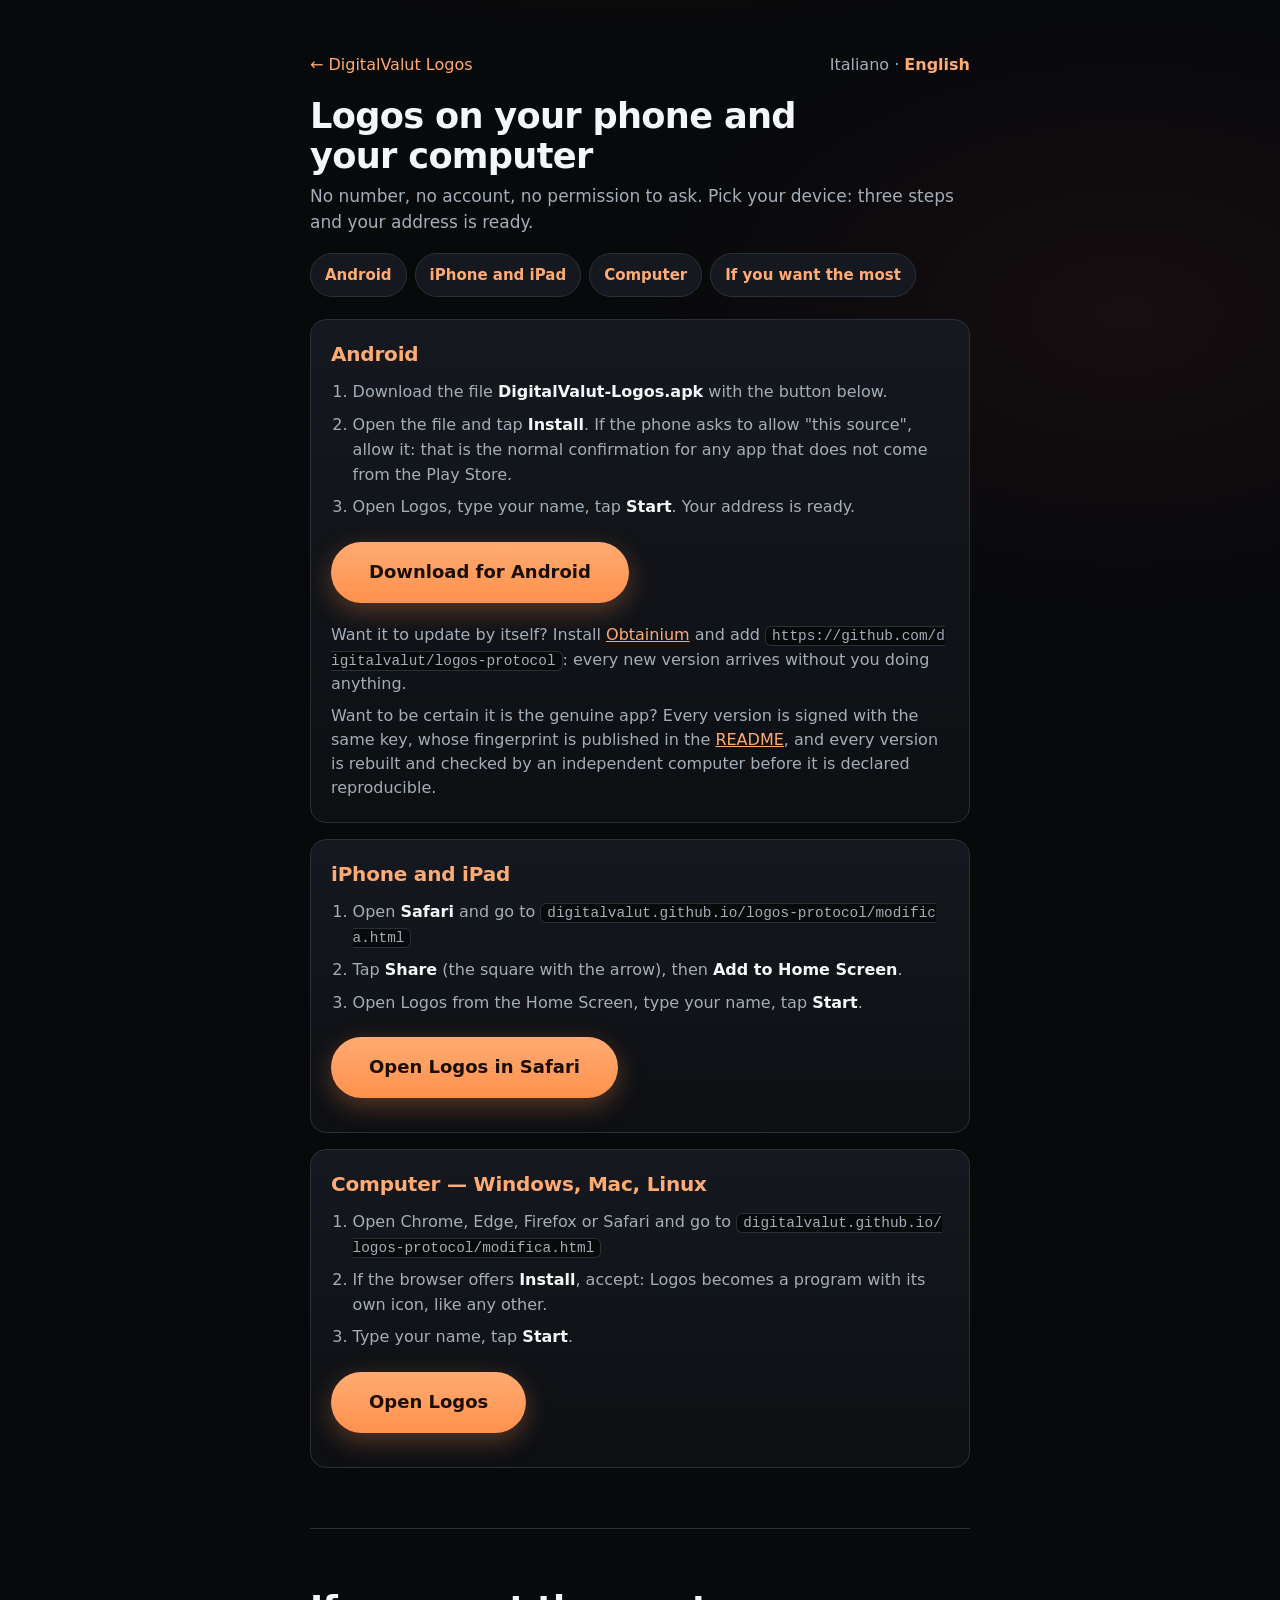
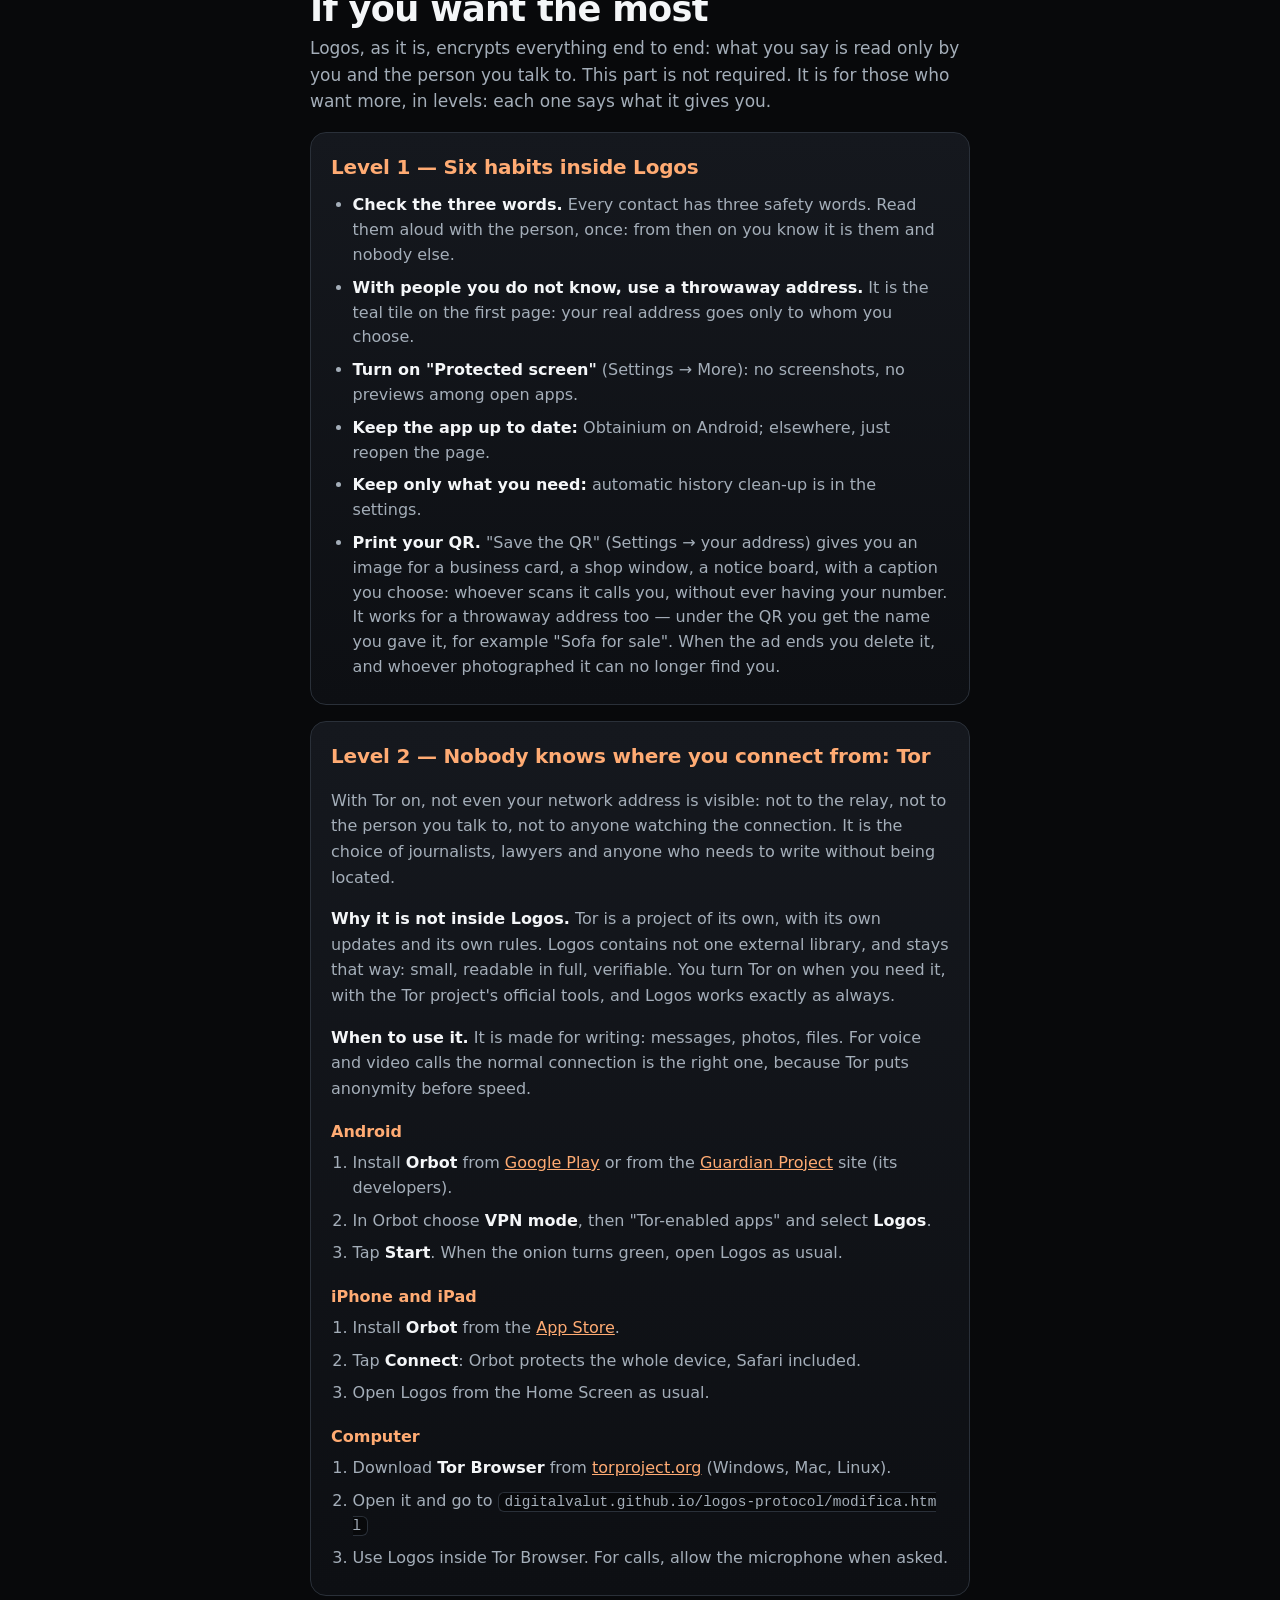
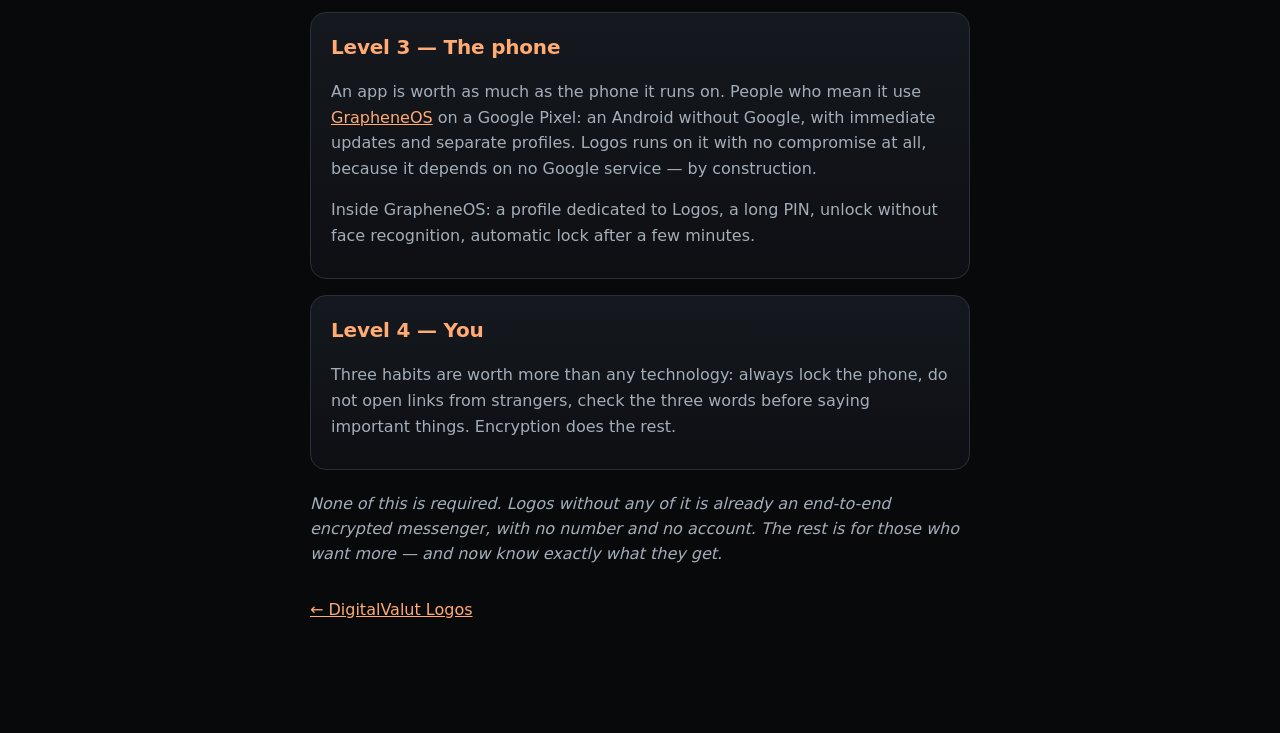
==== commit 5e92eb3f: "4.56: una casella sola per l'usa e getta Accanto al campo del nome ce n'era un secondo, «scritta da " ====
--- a/installa.html
+++ b/installa.html
@@ -96,7 +96,7 @@
     <li data-i18n="l1.c"><strong>Accendi «Schermo protetto»</strong> (Impostazioni → Altro): niente screenshot, niente anteprime tra le app aperte.</li>
     <li data-i18n="l1.d"><strong>Tieni l'app aggiornata:</strong> Obtainium su Android; altrove basta riaprire la pagina.</li>
     <li data-i18n="l1.e"><strong>Conserva solo quello che ti serve:</strong> la pulizia automatica della cronologia è nelle impostazioni.</li>
-    <li data-i18n="l1.f"><strong>Stampa il tuo QR.</strong> «Salva il QR» (Impostazioni → il tuo indirizzo) ti dà un'immagine da mettere su un biglietto, una vetrina, una bacheca, con una scritta che scegli tu: chi la inquadra ti chiama, senza avere il tuo numero. Vale anche per un indirizzo usa e getta — l'annuncio finisce, lo cancelli, e chi l'ha fotografato non ti trova più.</li>
+    <li data-i18n="l1.f"><strong>Stampa il tuo QR.</strong> «Salva il QR» (Impostazioni → il tuo indirizzo) ti dà un'immagine da mettere su un biglietto, una vetrina, una bacheca, con una scritta che scegli tu: chi la inquadra ti chiama, senza avere il tuo numero. Vale anche per un indirizzo usa e getta — sotto il QR compare il nome che gli hai dato, per esempio «Vendo divano». Finito l'annuncio lo cancelli, e chi l'ha fotografato non ti trova più.</li>
   </ul>
 </section>
 
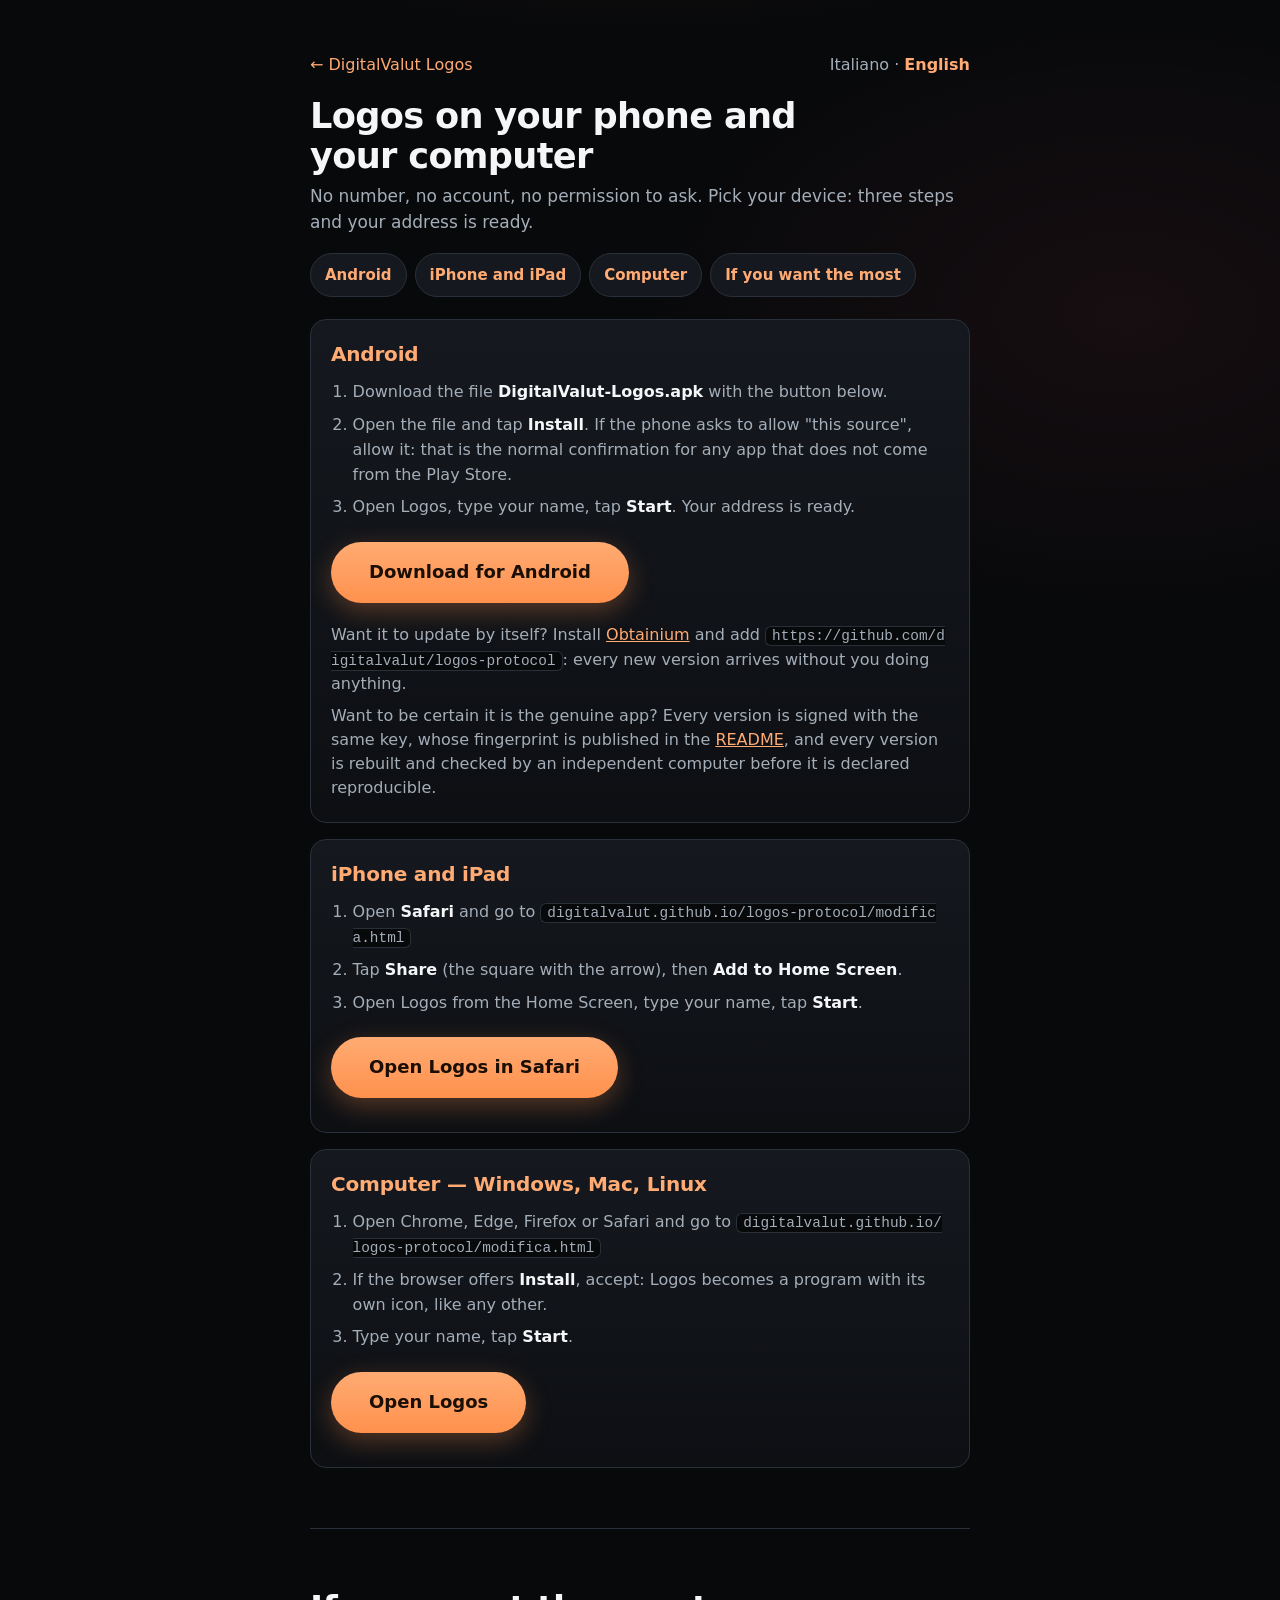
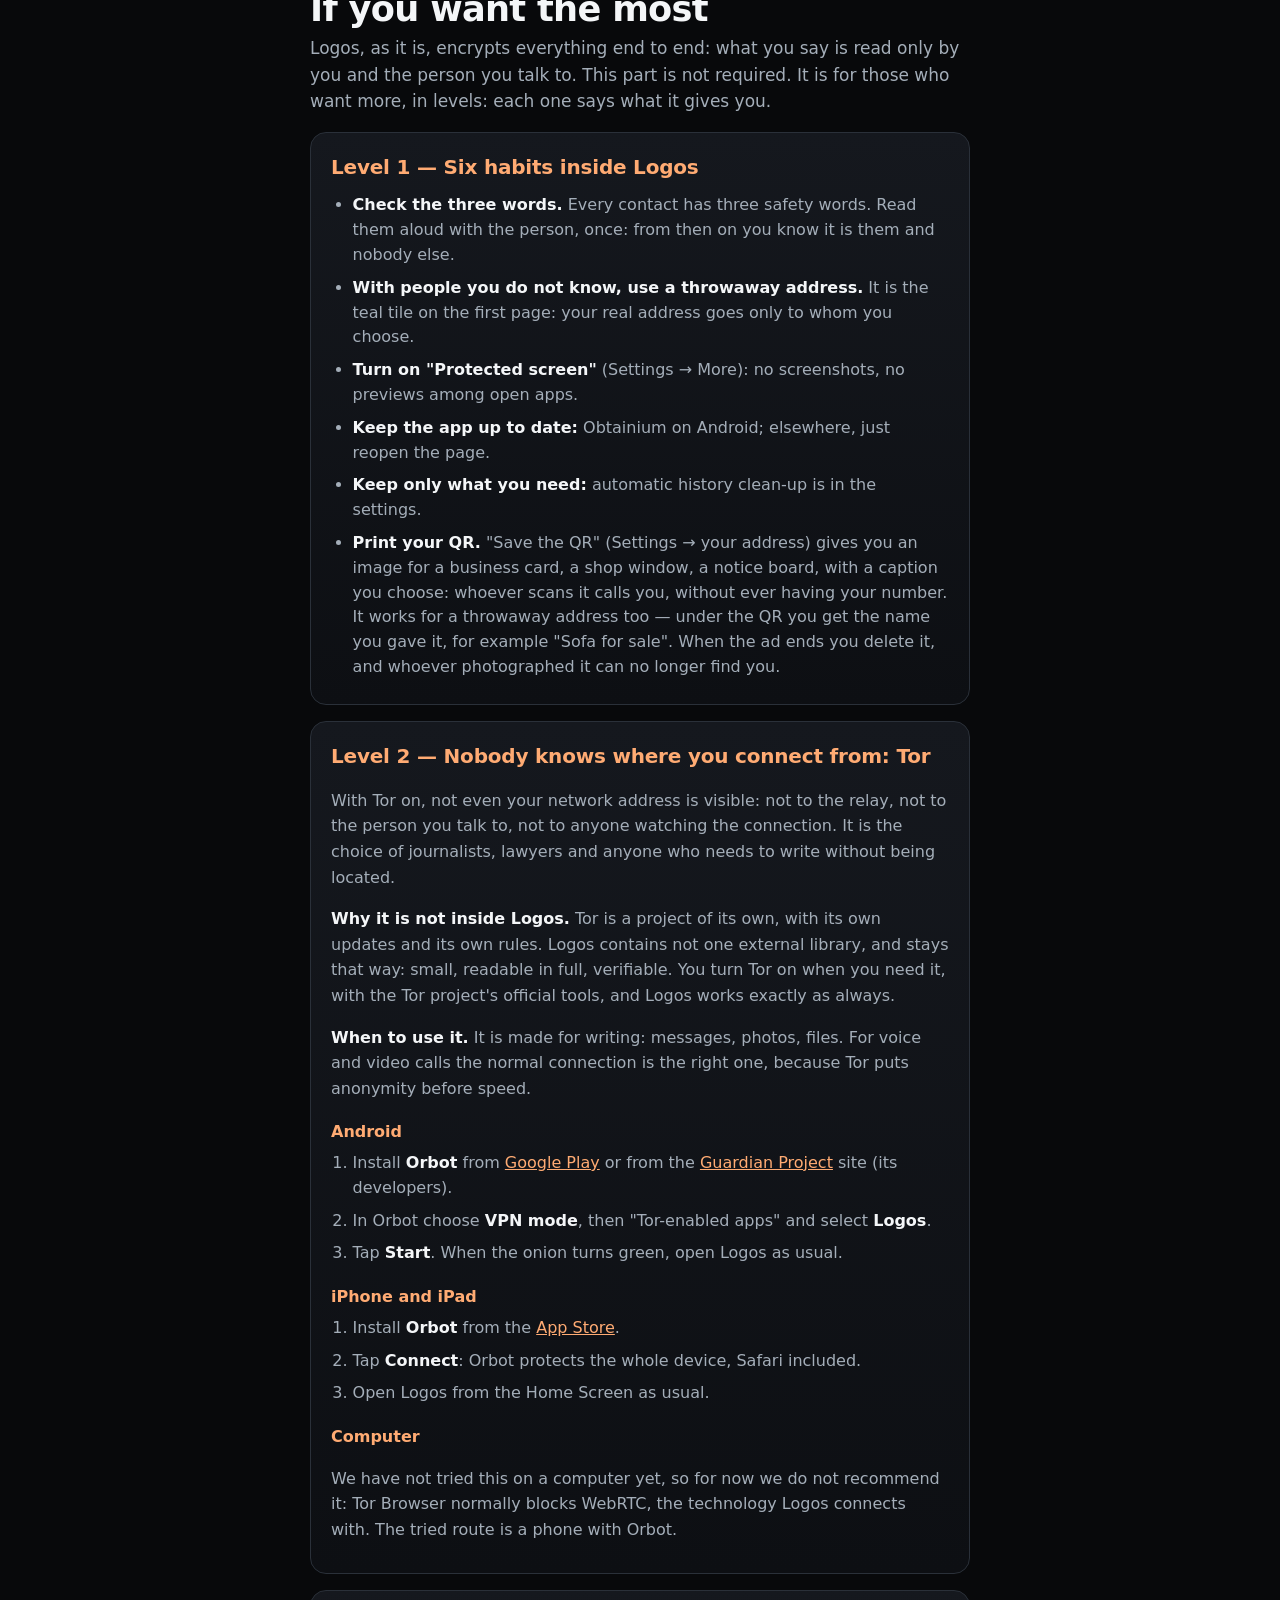
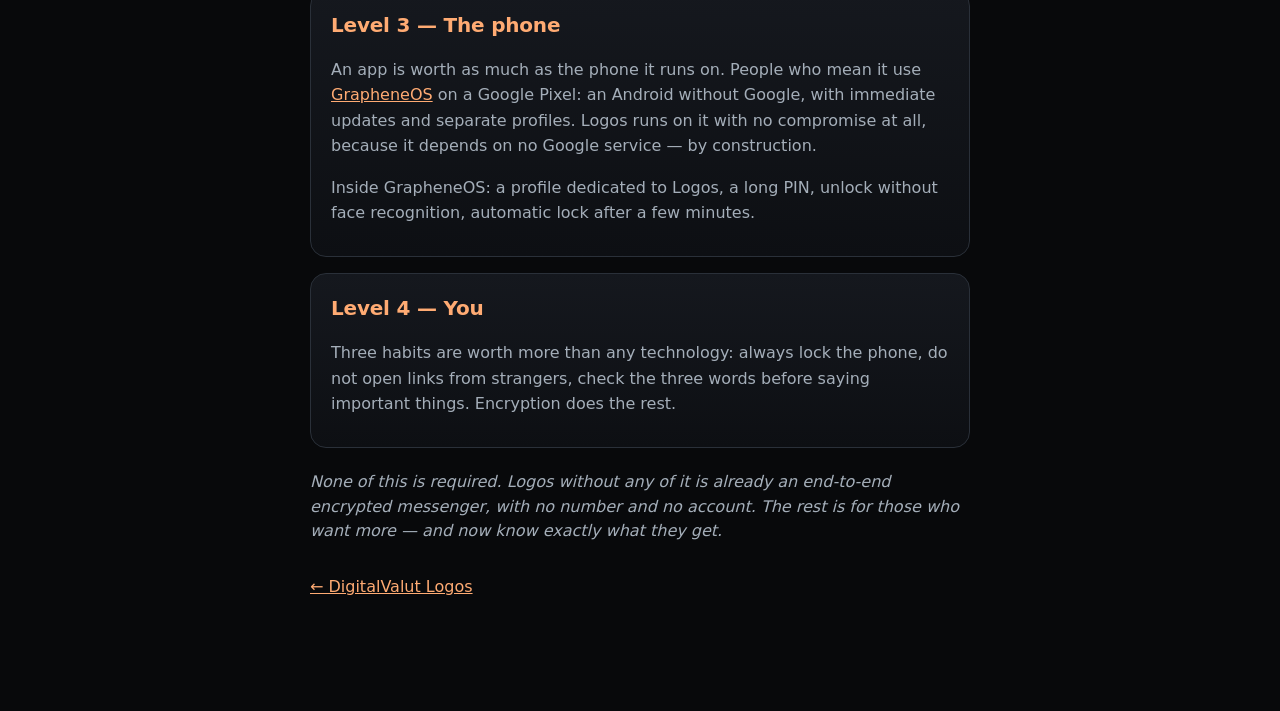
==== commit 126c1899: "docs: Tor sul computer non e' provato, e le pagine lo dicono SECURITY.md (da noi scritto il 28 set) " ====
--- a/installa.html
+++ b/installa.html
@@ -121,11 +121,7 @@
   </ol>
 
   <h3 data-i18n="l2.pc">Computer</h3>
-  <ol>
-    <li data-i18n="l2.pc1">Scarica <strong>Tor Browser</strong> da <a href="https://www.torproject.org/download/">torproject.org</a> (Windows, Mac, Linux).</li>
-    <li data-i18n="l2.pc2">Aprilo e vai su <code>digitalvalut.github.io/logos-protocol/modifica.html</code></li>
-    <li data-i18n="l2.pc3">Usa Logos dentro Tor Browser. Per le chiamate, quando lo chiede, consenti il microfono.</li>
-  </ol>
+  <p data-i18n="l2.pcNote">Sul computer non l'abbiamo ancora provato, quindi per ora non lo consigliamo: Tor Browser di norma blocca WebRTC, la tecnologia con cui Logos si collega. La strada provata è il telefono con Orbot.</p>
 </section>
 
 <section class="inst-card">
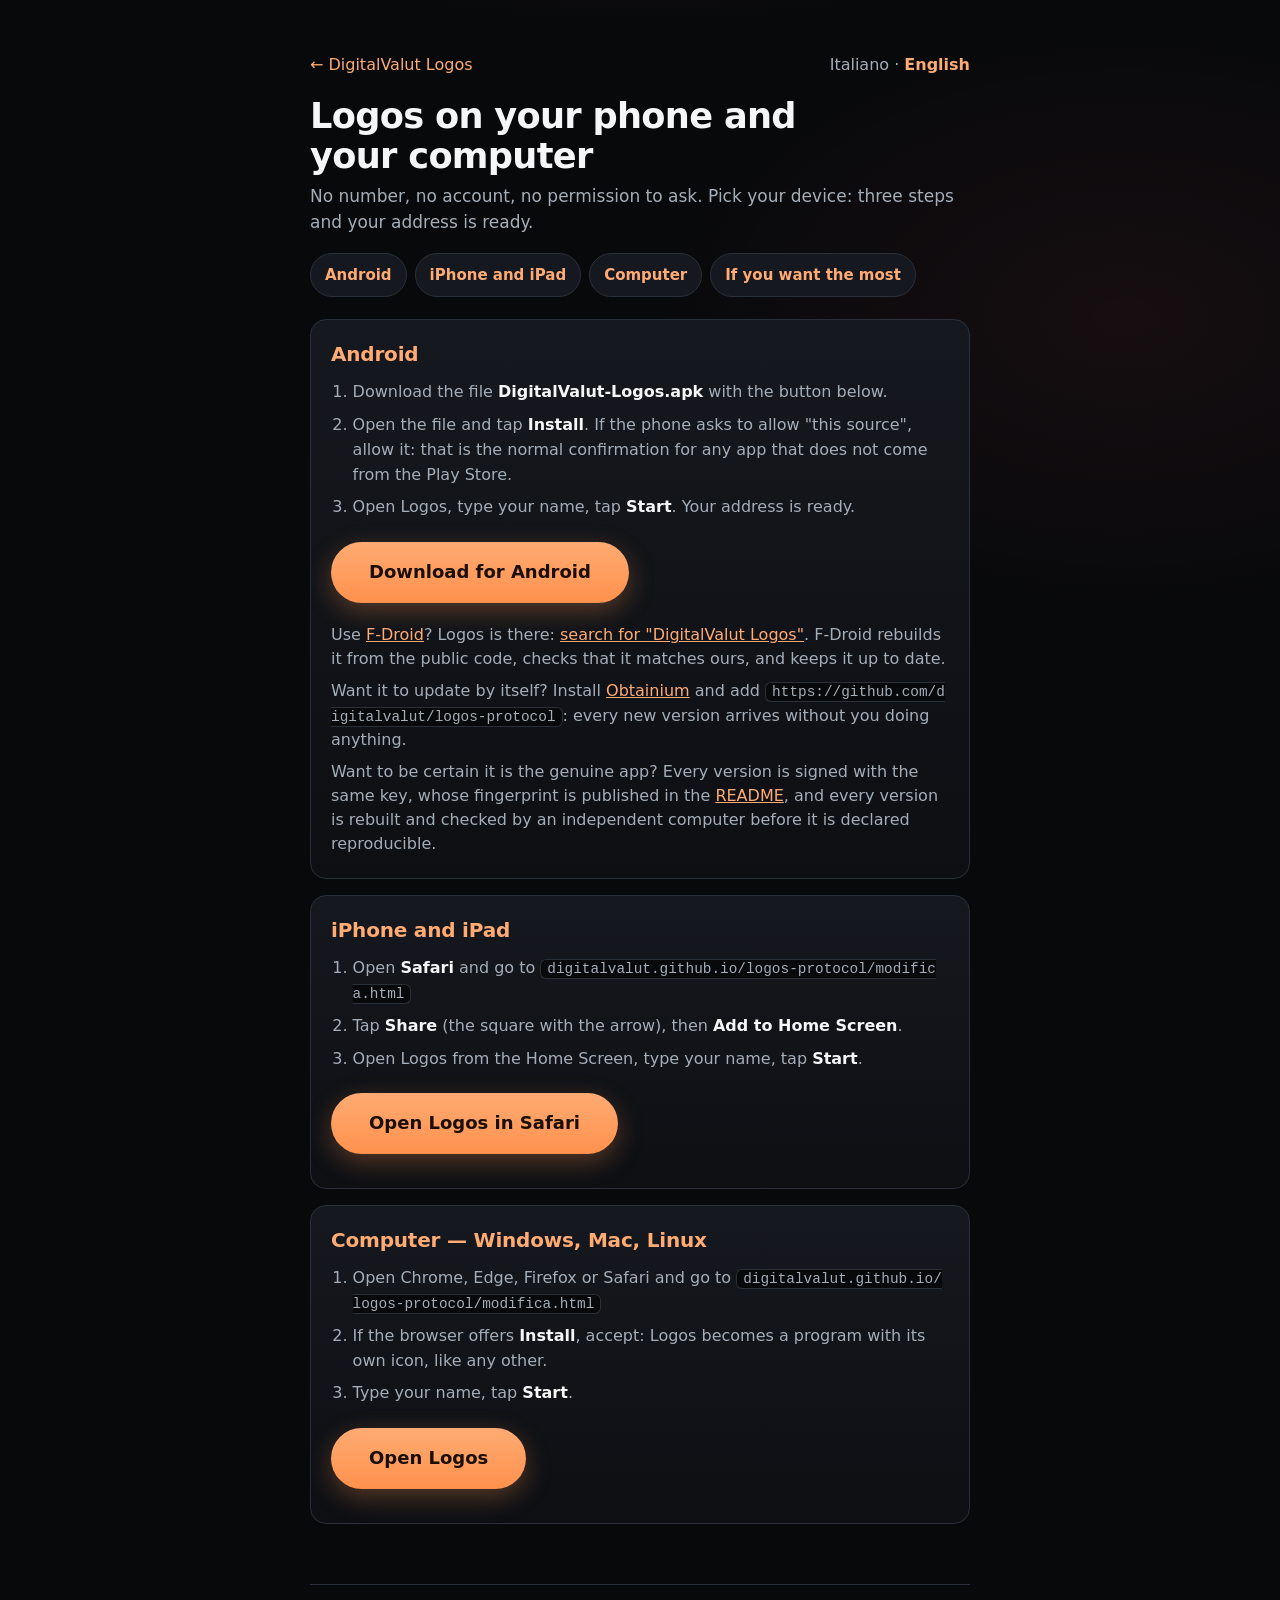
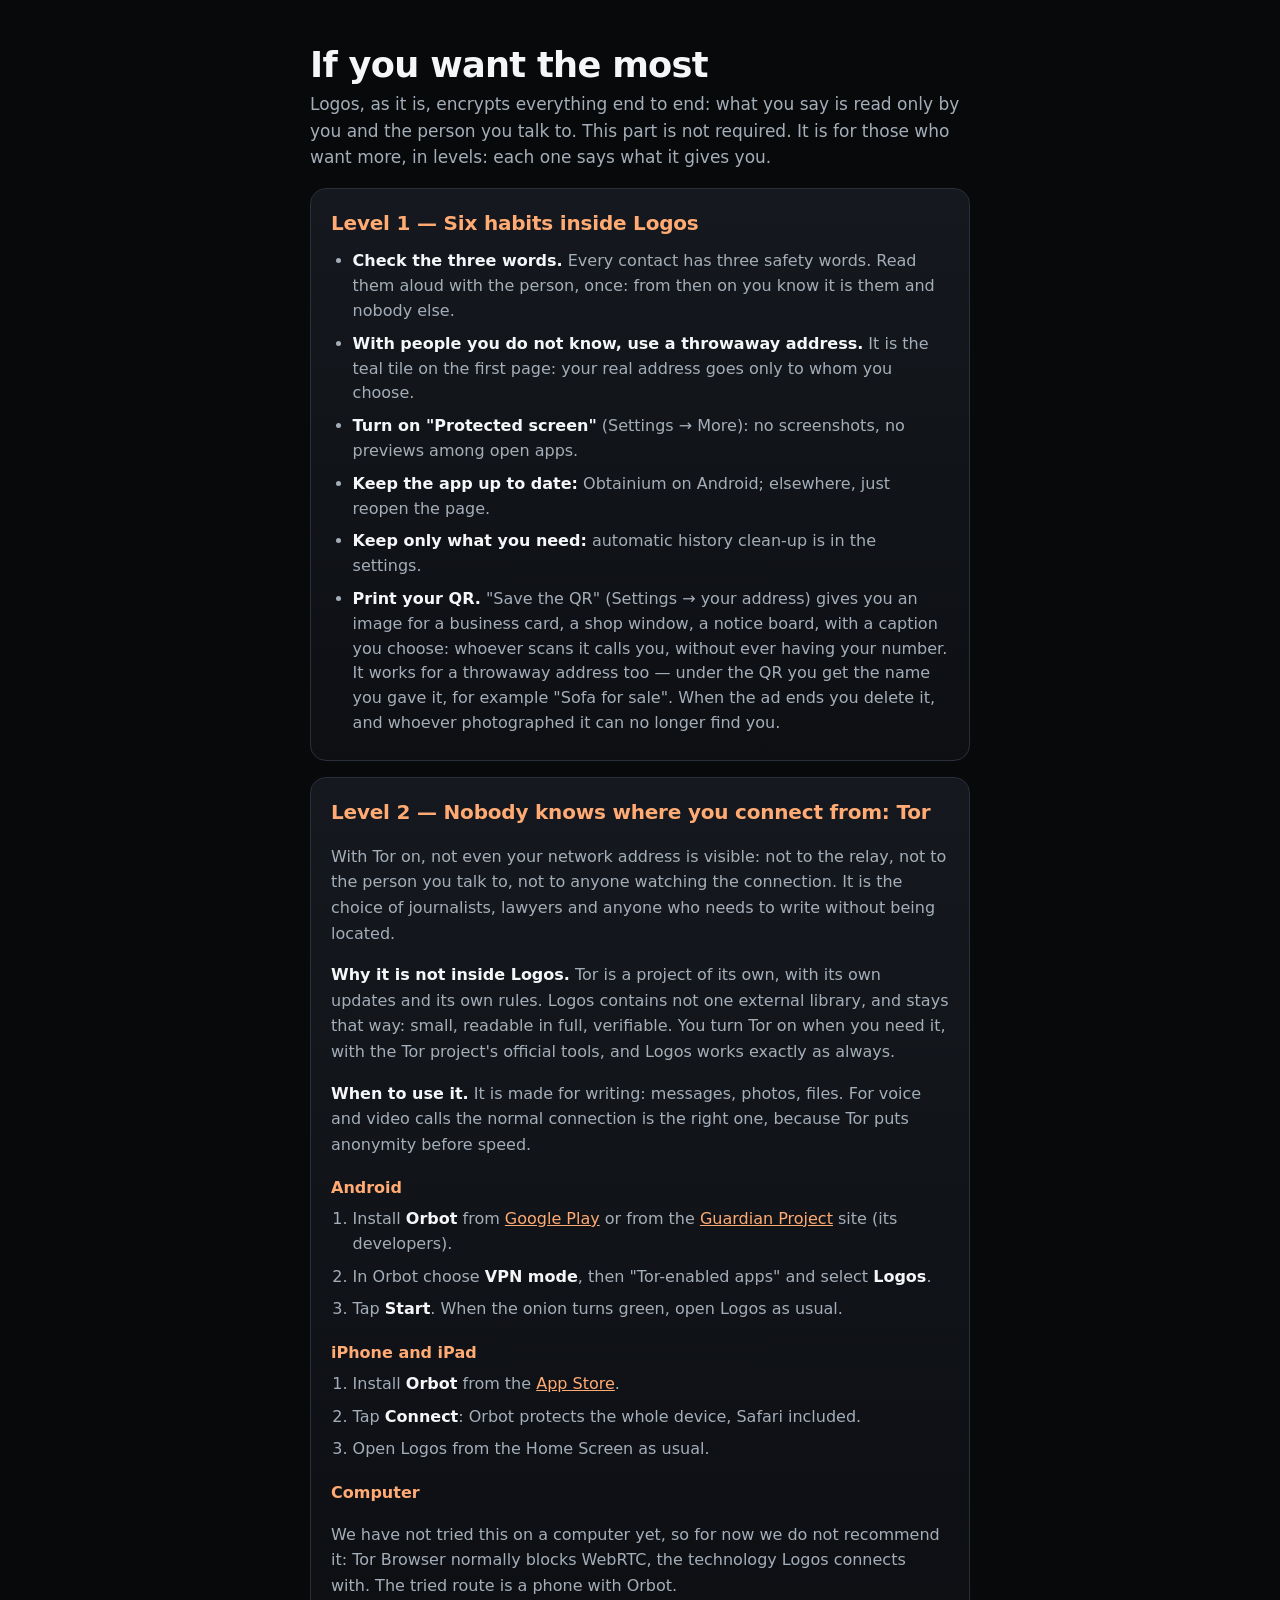
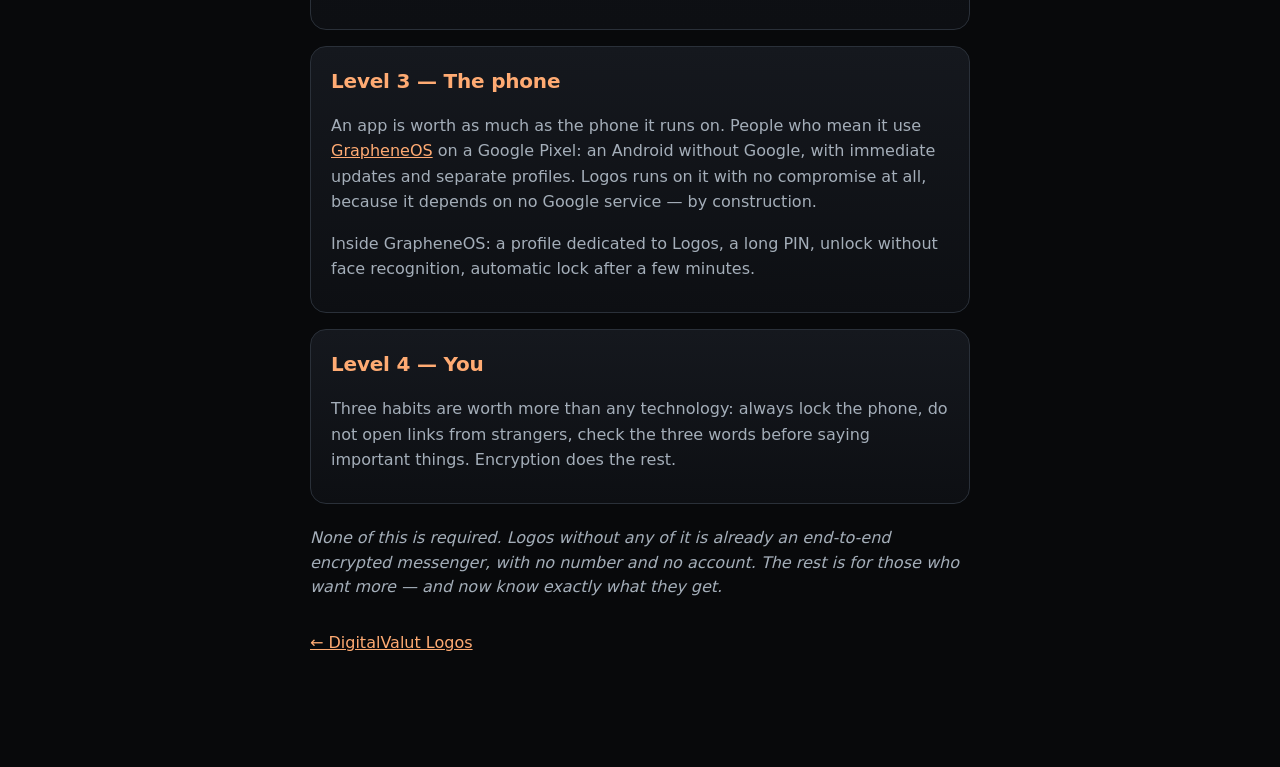
==== commit 84e8605c: "F-Droid: il link sul sito, nella pagina di installazione e nel README Logos e' su F-Droid dal 4 nov " ====
--- a/installa.html
+++ b/installa.html
@@ -59,6 +59,7 @@
     <li data-i18n="and.3">Apri Logos, scrivi il tuo nome, tocca <strong>Inizia</strong>. Il tuo indirizzo è pronto.</li>
   </ol>
   <p><a class="cta" href="https://github.com/digitalvalut/logos-protocol/releases/latest/download/DigitalValut-Logos.apk" data-i18n="and.cta">Scarica per Android</a></p>
+  <p class="inst-note" data-i18n="and.fdroid">Usi <a href="https://f-droid.org/">F-Droid</a>? Logos è lì: <a href="https://f-droid.org/packages/io.github.digitalvalut.logos/">cercalo come «DigitalValut Logos»</a>. F-Droid lo ricostruisce dal codice pubblico, controlla che coincida con il nostro, e lo aggiorna da solo.</p>
   <p class="inst-note" data-i18n="and.obt">Vuoi che si aggiorni da solo? Installa <a href="https://github.com/ImranR98/Obtainium">Obtainium</a> e aggiungi l'indirizzo <code>https://github.com/digitalvalut/logos-protocol</code>: ogni versione nuova arriva senza fare niente.</p>
   <p class="inst-note" data-i18n="and.sig">Vuoi la certezza che sia l'app originale? Ogni versione è firmata con la stessa chiave, la cui impronta è pubblicata nel <a href="https://github.com/digitalvalut/logos-protocol#android-as-a-signed-apk">README</a>, e ogni versione viene ricostruita e verificata da un computer indipendente prima di essere dichiarata riproducibile.</p>
 </section>
